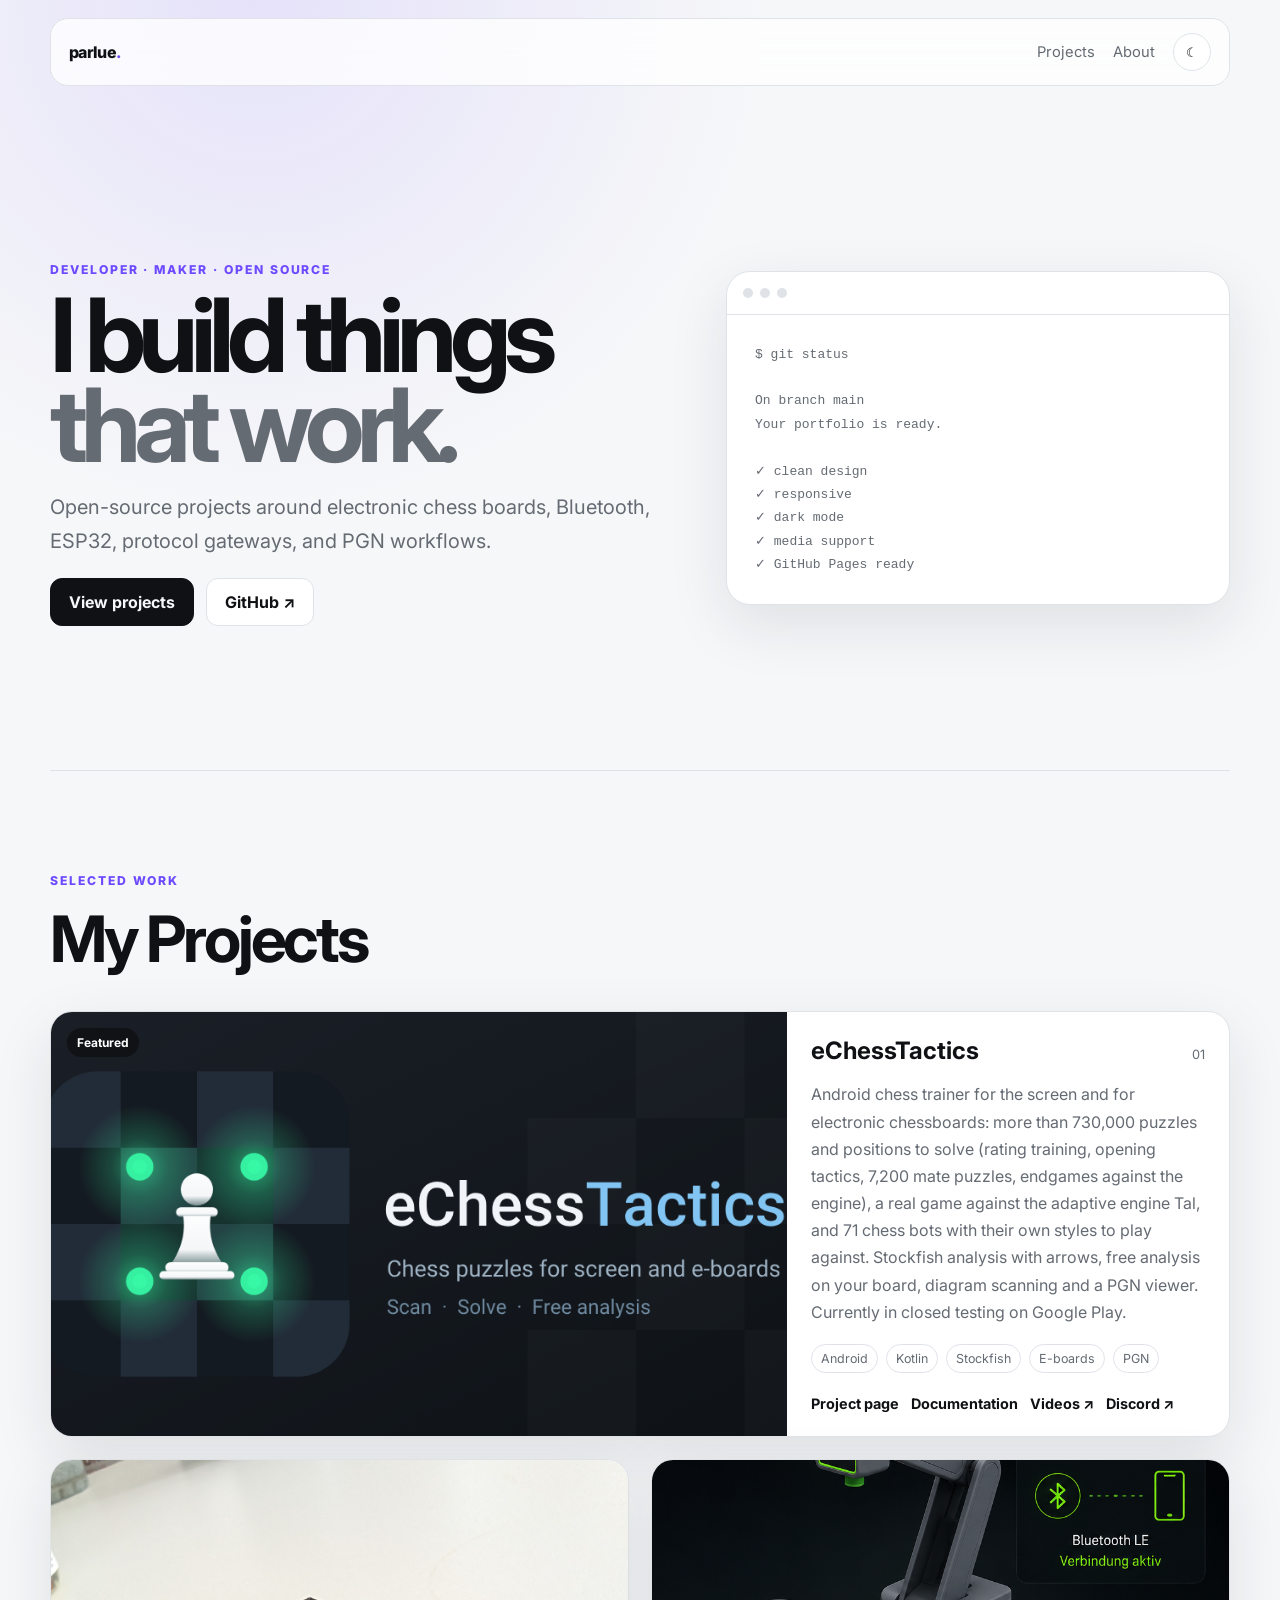
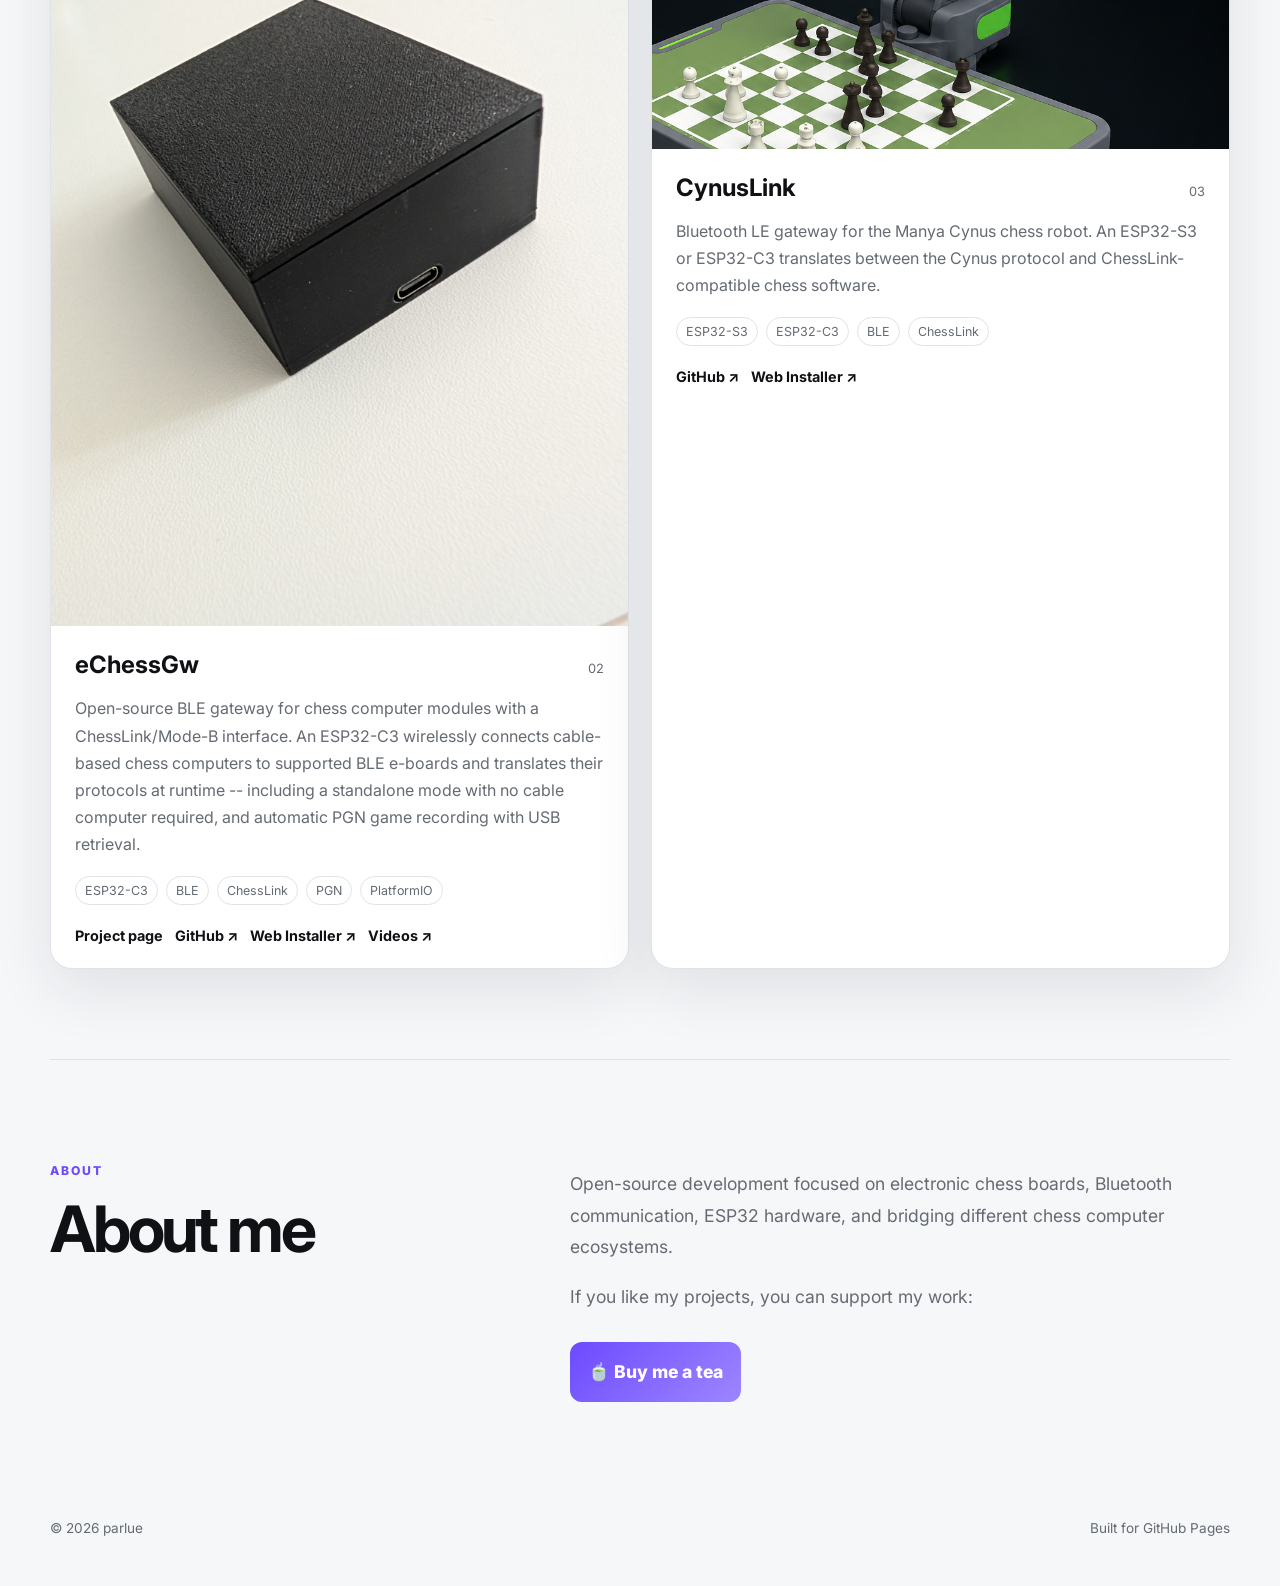
==== index.html @ 9162b781 "eChessGw project page (features, video list, boards, installer links); project card links to it Co-A" ====
<!doctype html>
<html lang="en">
<head>
  <meta charset="utf-8">
  <meta name="viewport" content="width=device-width, initial-scale=1">
  <meta name="description" content="Portfolio featuring selected GitHub projects">
  <title>My GitHub Projects</title>
  <link rel="preconnect" href="https://fonts.googleapis.com">
  <link rel="preconnect" href="https://fonts.gstatic.com" crossorigin>
  <link href="https://fonts.googleapis.com/css2?family=Inter:wght@400;500;600;700;800&display=swap" rel="stylesheet">
  <link rel="stylesheet" href="styles.css">
</head>
<body>
  <header class="site-header">
    <a class="brand" href="#top">parlue<span>.</span></a>
    <nav>
      <a href="#projects">Projects</a>
      <a href="#about">About</a>
      <button id="themeToggle" class="icon-button" aria-label="Toggle dark mode">☾</button>
    </nav>
  </header>

  <main id="top">
    <section class="hero">
      <div class="hero-copy">
        <p class="eyebrow">Developer · Maker · Open Source</p>
        <h1>I build things<br><span>that work.</span></h1>
        <p class="lead">
          Open-source projects around electronic chess boards, Bluetooth,
          ESP32, protocol gateways, and PGN workflows.
        </p>
        <div class="hero-actions">
          <a class="button primary" href="#projects">View projects</a>
          <a class="button secondary" href="https://github.com/parlue" target="_blank" rel="noreferrer">GitHub ↗</a>
        </div>
      </div>
      <div class="hero-card">
        <div class="terminal-bar"><span></span><span></span><span></span></div>
        <pre><code>$ git status

On branch main
Your portfolio is ready.

✓ clean design
✓ responsive
✓ dark mode
✓ media support
✓ GitHub Pages ready</code></pre>
      </div>
    </section>

    <section id="projects" class="section">
      <div class="section-heading">
        <div>
          <p class="eyebrow">Selected work</p>
          <h2>My Projects</h2>
        </div>
      </div>

      <div class="project-grid">
        <article class="project-card featured">
          <div class="media">
            <img src="assets/echesstactics/feature.png" alt="eChessTactics chess puzzle trainer">
            <span class="badge">Featured</span>
          </div>
          <div class="project-content">
            <div class="project-topline">
              <h3>eChessTactics</h3>
              <span>01</span>
            </div>
            <p>
              Android chess trainer for the screen and for electronic
              chessboards: more than 730,000 puzzles and positions to solve
              (rating training, opening tactics, 7,200 mate puzzles, endgames
              against the engine), a real game against the adaptive engine Tal,
              and 71 chess bots with their own styles to play against.
              Stockfish analysis with arrows, free analysis on your board,
              diagram scanning and a PGN viewer. Currently in closed testing
              on Google Play.
            </p>
            <div class="tags">
              <span>Android</span><span>Kotlin</span><span>Stockfish</span><span>E-boards</span><span>PGN</span>
            </div>
            <div class="project-links">
              <a href="echesstactics/">Project page</a>
              <a href="echesstactics/docs.html">Documentation</a>
              <a href="https://www.youtube.com/playlist?list=PLDH3rU5dsNmA" target="_blank" rel="noreferrer">Videos ↗</a>
              <a href="https://discord.gg/AdZukFtBf" target="_blank" rel="noreferrer">Discord ↗</a>
            </div>
          </div>
        </article>

        <article class="project-card">
          <div class="media">
            <img src="assets/echessgw.jpg" alt="eChessGw gateway module">
          </div>
          <div class="project-content">
            <div class="project-topline">
              <h3>eChessGw</h3>
              <span>02</span>
            </div>
            <p>
              Open-source BLE gateway for chess computer modules with
              a ChessLink/Mode-B interface. An ESP32-C3 wirelessly connects
              cable-based chess computers to supported BLE e-boards and
              translates their protocols at runtime -- including a standalone
              mode with no cable computer required, and automatic PGN game
              recording with USB retrieval.
            </p>
            <div class="tags">
              <span>ESP32-C3</span><span>BLE</span><span>ChessLink</span><span>PGN</span><span>PlatformIO</span>
            </div>
            <div class="project-links">
              <a href="echessgw/">Project page</a>
              <a href="https://github.com/parlue/eChessGw" target="_blank" rel="noreferrer">GitHub ↗</a>
              <a href="https://parlue.github.io/eChessGw/" target="_blank" rel="noreferrer">Web Installer ↗</a>
              <a href="https://www.youtube.com/playlist?list=PLZBfpnCj3l20" target="_blank" rel="noreferrer">Videos ↗</a>
            </div>
          </div>
        </article>

        <article class="project-card">
          <div class="media">
            <img src="assets/cynuslink.png" alt="CynusLink project preview">
          </div>
          <div class="project-content">
            <div class="project-topline">
              <h3>CynusLink</h3>
              <span>03</span>
            </div>
            <p>
              Bluetooth LE gateway for the Manya Cynus chess robot.
              An ESP32-S3 or ESP32-C3 translates between the Cynus protocol
              and ChessLink-compatible chess software.
            </p>
            <div class="tags">
              <span>ESP32-S3</span><span>ESP32-C3</span><span>BLE</span><span>ChessLink</span>
            </div>
            <div class="project-links">
              <a href="https://github.com/parlue/CynusLink" target="_blank" rel="noreferrer">GitHub ↗</a>
              <a href="https://parlue.github.io/CynusLink/" target="_blank" rel="noreferrer">Web Installer ↗</a>
            </div>
          </div>
        </article>
      </div>
    </section>

    <section id="about" class="section about">
      <div>
        <p class="eyebrow">About</p>
        <h2>About me</h2>
      </div>
      <div class="about-copy">
        <p>
          Open-source development focused on electronic chess boards, Bluetooth communication, ESP32 hardware, and bridging different chess computer ecosystems.
        </p>
        <p>
          If you like my projects, you can support my work:
        </p>
        <a class="tea-button" href="https://www.buymeacoffee.com/parlue" target="_blank" rel="noreferrer">
          🍵 Buy me a tea
        </a>
      </div>
    </section>
  </main>

  <footer>
    <span>© <span id="year"></span> parlue</span>
    <span>Built for GitHub Pages</span>
  </footer>

  <script src="script.js"></script>
</body>
</html>
---- styles.css ----
:root {
  --bg: #f6f7f9;
  --surface: rgba(255,255,255,.78);
  --surface-solid: #ffffff;
  --text: #101114;
  --muted: #656b73;
  --line: #dfe3e8;
  --accent: #6d4aff;
  --accent-2: #9d86ff;
  --shadow: 0 20px 60px rgba(23, 27, 38, .10);
}

[data-theme="dark"] {
  --bg: #0d0f13;
  --surface: rgba(21,24,31,.8);
  --surface-solid: #15181f;
  --text: #f2f4f7;
  --muted: #a0a7b2;
  --line: #282d36;
  --accent: #9a84ff;
  --accent-2: #c0b1ff;
  --shadow: 0 20px 60px rgba(0,0,0,.28);
}

* { box-sizing: border-box; }
html { scroll-behavior: smooth; }
body {
  margin: 0;
  font-family: Inter, system-ui, sans-serif;
  background:
    radial-gradient(circle at 20% 0%, rgba(109,74,255,.12), transparent 32rem),
    var(--bg);
  color: var(--text);
  transition: background .25s ease, color .25s ease;
}
a { color: inherit; text-decoration: none; }
img, video { max-width: 100%; display: block; }

.site-header {
  width: min(1180px, calc(100% - 32px));
  margin: 18px auto 0;
  padding: 14px 18px;
  display: flex;
  align-items: center;
  justify-content: space-between;
  position: sticky;
  top: 14px;
  z-index: 10;
  border: 1px solid var(--line);
  border-radius: 18px;
  backdrop-filter: blur(18px);
  background: var(--surface);
}
.brand { font-weight: 800; letter-spacing: -.04em; }
.brand span { color: var(--accent); }
nav { display: flex; gap: 18px; align-items: center; }
nav a { color: var(--muted); font-size: .92rem; }
nav a:hover { color: var(--text); }

.icon-button {
  width: 38px; height: 38px;
  border-radius: 50%;
  border: 1px solid var(--line);
  background: var(--surface-solid);
  color: var(--text);
  cursor: pointer;
}

main, footer { width: min(1180px, calc(100% - 32px)); margin-inline: auto; }
.hero {
  min-height: 76vh;
  display: grid;
  grid-template-columns: 1.1fr .9fr;
  gap: 60px;
  align-items: center;
  padding: 80px 0 60px;
}
.eyebrow {
  text-transform: uppercase;
  letter-spacing: .16em;
  font-size: .76rem;
  color: var(--accent);
  font-weight: 800;
}
h1 {
  margin: 10px 0 20px;
  font-size: clamp(3.4rem, 8vw, 7.5rem);
  line-height: .88;
  letter-spacing: -.07em;
}
h1 span { color: var(--muted); }
.lead {
  max-width: 650px;
  color: var(--muted);
  font-size: clamp(1.05rem, 2vw, 1.25rem);
  line-height: 1.7;
}
.hero-actions, .project-links { display: flex; gap: 12px; flex-wrap: wrap; }
.button {
  display: inline-flex;
  padding: 13px 18px;
  border-radius: 12px;
  font-weight: 700;
  border: 1px solid var(--line);
}
.primary { background: var(--text); color: var(--bg); border-color: var(--text); }
.secondary { background: var(--surface-solid); }

.hero-card {
  overflow: hidden;
  border: 1px solid var(--line);
  background: var(--surface-solid);
  border-radius: 24px;
  box-shadow: var(--shadow);
}
.terminal-bar { display: flex; gap: 7px; padding: 16px; border-bottom: 1px solid var(--line); }
.terminal-bar span { width: 10px; height: 10px; border-radius: 50%; background: var(--line); }
pre { margin: 0; padding: 28px; overflow: auto; min-height: 280px; }
code { color: var(--muted); line-height: 1.8; }

.section { padding: 90px 0; border-top: 1px solid var(--line); }
.section-heading {
  display: flex; justify-content: space-between; align-items: end; gap: 32px;
  margin-bottom: 34px;
}
h2 { margin: 6px 0 0; font-size: clamp(2rem, 5vw, 4rem); letter-spacing: -.05em; }
.section-heading > p { color: var(--muted); max-width: 430px; }

.project-grid { display: grid; grid-template-columns: repeat(2, 1fr); gap: 22px; }
.project-card {
  border: 1px solid var(--line);
  background: var(--surface-solid);
  border-radius: 22px;
  overflow: hidden;
  box-shadow: var(--shadow);
  transition: transform .22s ease;
}
.project-card:hover { transform: translateY(-4px); }
.project-card.featured { grid-column: span 2; display: grid; grid-template-columns: 1.25fr .75fr; }
.media { position: relative; background: #eceef2; min-height: 280px; }
.media img, .media video { width: 100%; height: 100%; object-fit: cover; }
.badge {
  position: absolute; left: 16px; top: 16px;
  background: rgba(16,17,20,.86); color: white;
  padding: 7px 10px; border-radius: 999px; font-size: .75rem; font-weight: 700;
}
.project-content { padding: 24px; }
.project-topline { display: flex; justify-content: space-between; gap: 12px; align-items: baseline; }
.project-topline h3 { font-size: 1.5rem; margin: 0; }
.project-topline span { color: var(--muted); font-size: .8rem; }
.project-content p { color: var(--muted); line-height: 1.7; }
.tags { display: flex; gap: 8px; flex-wrap: wrap; margin: 18px 0 22px; }
.tags span {
  padding: 6px 9px;
  border-radius: 999px;
  border: 1px solid var(--line);
  color: var(--muted);
  font-size: .78rem;
}
.project-links a { font-weight: 700; font-size: .9rem; }
.project-links a:hover { color: var(--accent); }

.about { display: grid; grid-template-columns: .8fr 1.2fr; gap: 80px; }
.about-copy { color: var(--muted); font-size: 1.1rem; line-height: 1.8; max-width: 700px; }
.tea-button {
  display: inline-flex;
  margin-top: 12px;
  padding: 14px 18px;
  border-radius: 12px;
  color: white;
  font-weight: 800;
  background: linear-gradient(135deg, var(--accent), var(--accent-2));
}

footer {
  display: flex; justify-content: space-between; gap: 20px;
  padding: 28px 0 50px;
  color: var(--muted);
  font-size: .85rem;
}

@media (max-width: 820px) {
  nav a { display: none; }
  .hero { grid-template-columns: 1fr; min-height: auto; padding-top: 70px; }
  .project-grid { grid-template-columns: 1fr; }
  .project-card.featured { grid-column: auto; grid-template-columns: 1fr; }
  .section-heading, .about { display: block; }
  .section-heading > p { margin-top: 18px; }
  .about-copy { margin-top: 26px; }
}
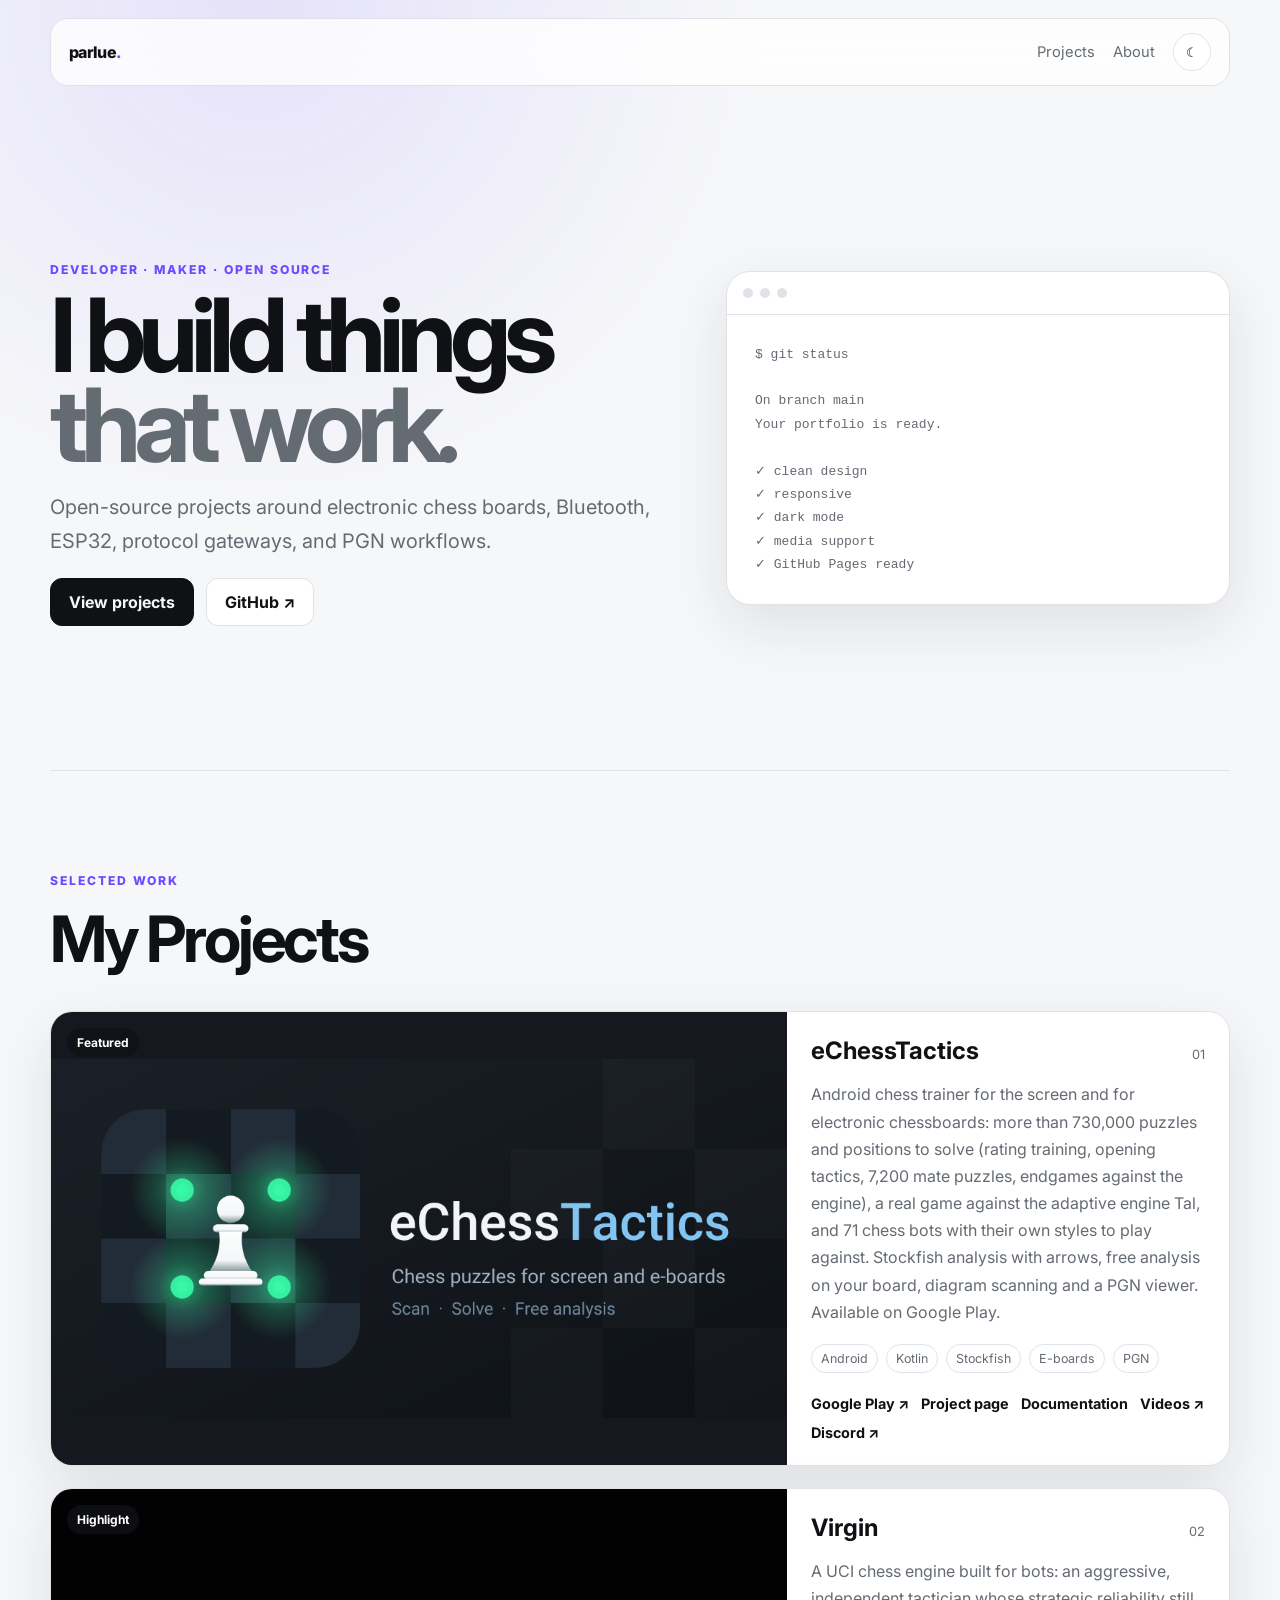
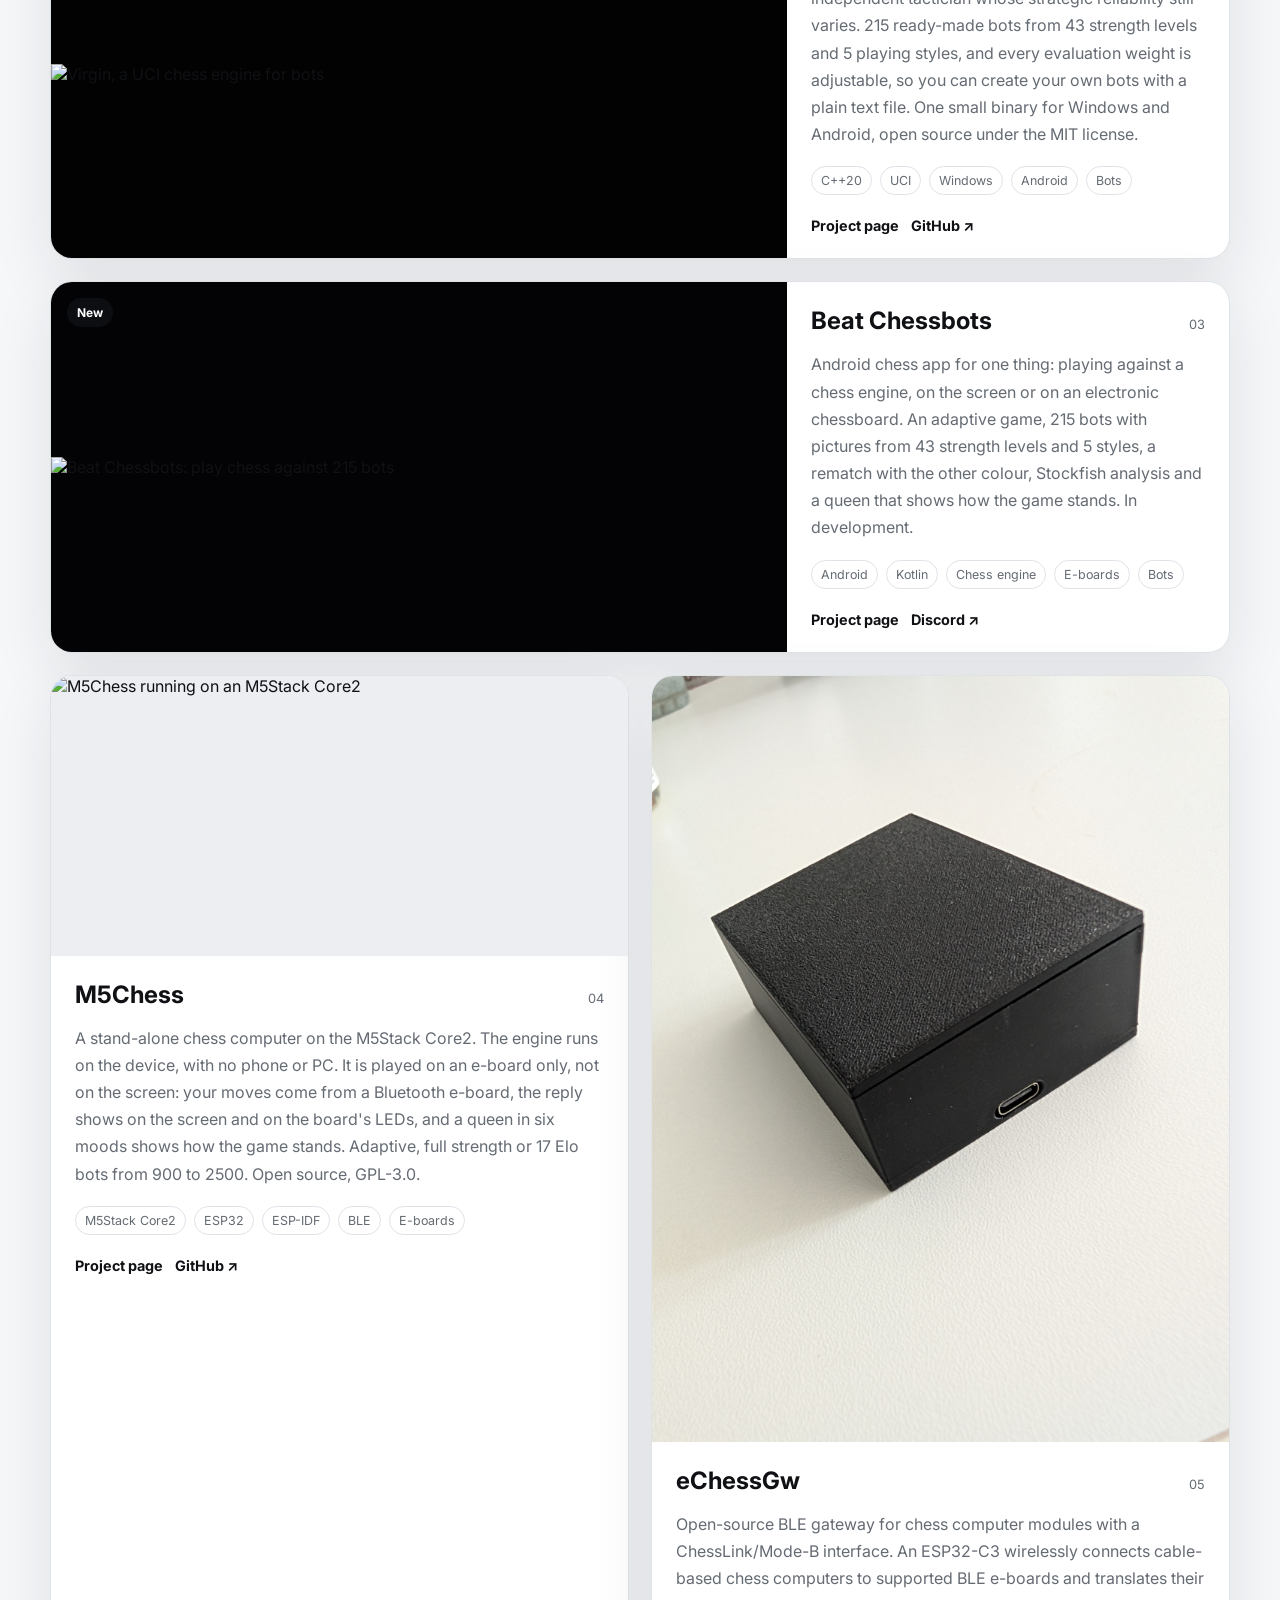
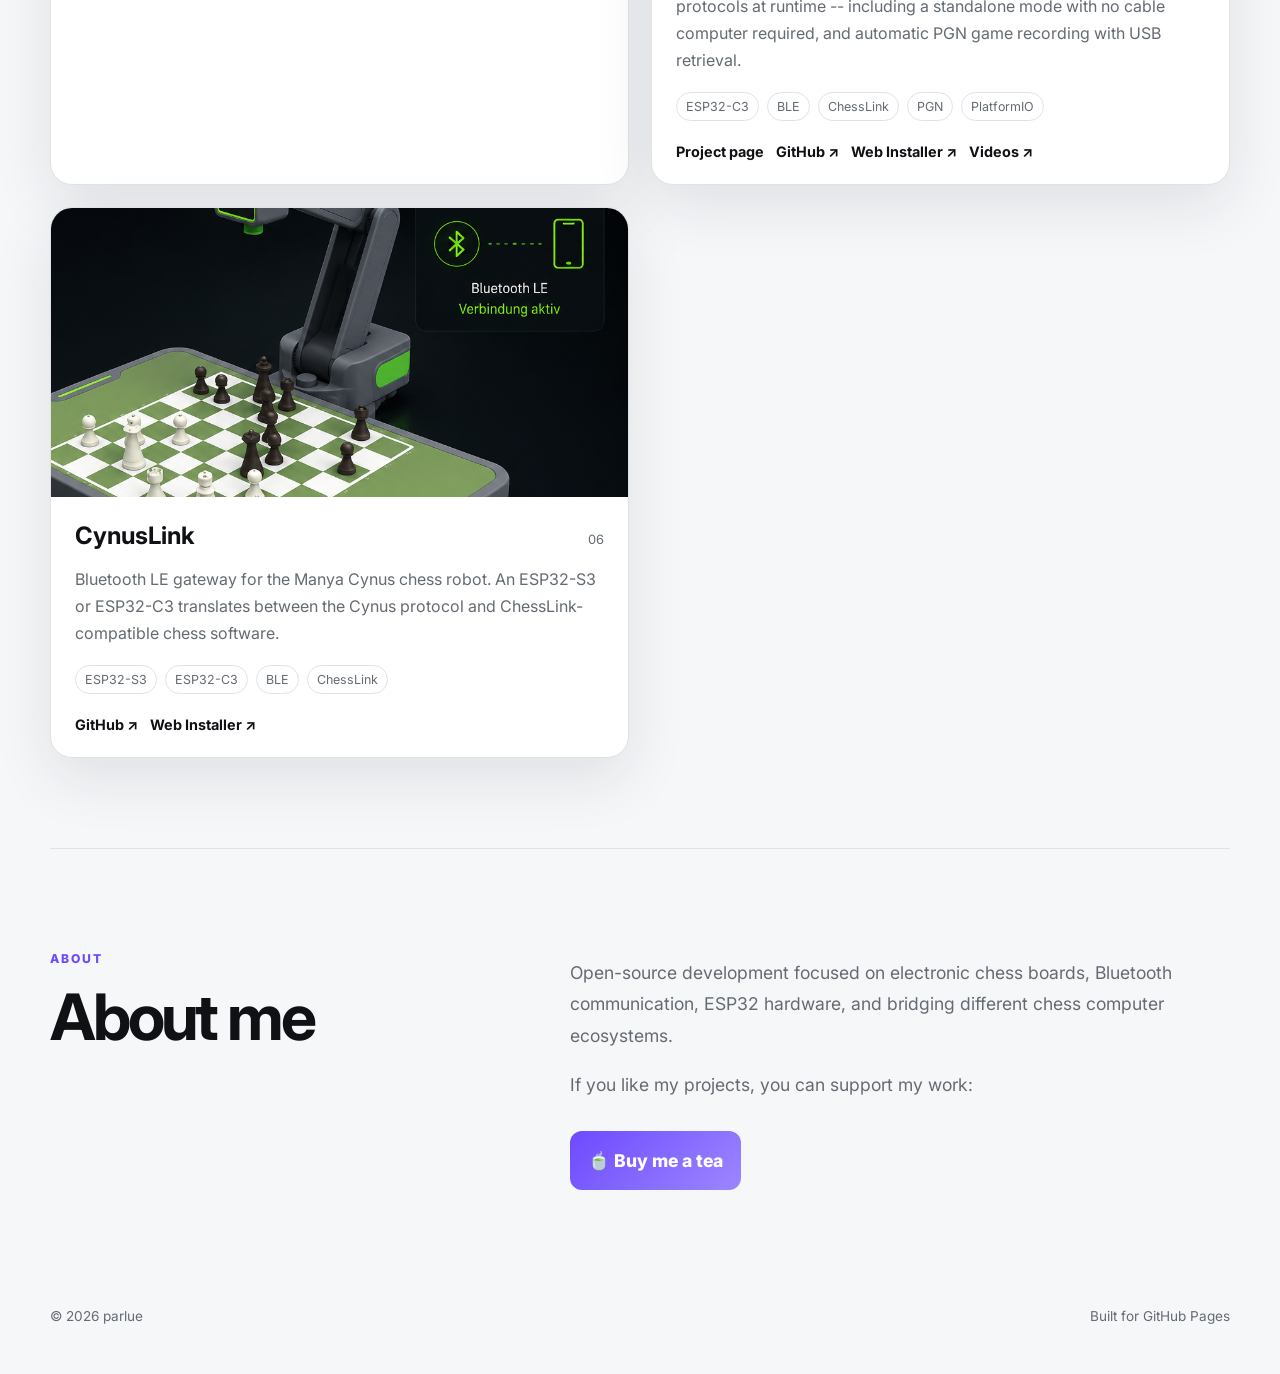
==== commit 82b10a55: "Release: Google Play buttons, closed-testing wording removed (merge at the public release) Co-Author" ====
--- a/index.html
+++ b/index.html
@@ -75,13 +75,13 @@
               against the engine), a real game against the adaptive engine Tal,
               and 71 chess bots with their own styles to play against.
               Stockfish analysis with arrows, free analysis on your board,
-              diagram scanning and a PGN viewer. Currently in closed testing
-              on Google Play.
+              diagram scanning and a PGN viewer. Available on Google Play.
             </p>
             <div class="tags">
               <span>Android</span><span>Kotlin</span><span>Stockfish</span><span>E-boards</span><span>PGN</span>
             </div>
             <div class="project-links">
+              <a href="https://play.google.com/store/apps/details?id=com.echesstactics.app" target="_blank" rel="noreferrer">Google Play ↗</a>
               <a href="echesstactics/">Project page</a>
               <a href="echesstactics/docs.html">Documentation</a>
               <a href="https://www.youtube.com/playlist?list=PLDH3rU5dsNmA" target="_blank" rel="noreferrer">Videos ↗</a>
@@ -90,14 +90,96 @@
           </div>
         </article>
 
+        <article class="project-card featured">
+          <div class="media" style="background:#020202">
+            <img src="assets/virgin/feature.png" alt="Virgin, a UCI chess engine for bots">
+            <span class="badge">Highlight</span>
+          </div>
+          <div class="project-content">
+            <div class="project-topline">
+              <h3>Virgin</h3>
+              <span>02</span>
+            </div>
+            <p>
+              A UCI chess engine built for bots: an aggressive, independent
+              tactician whose strategic reliability still varies. 215 ready-made
+              bots from 43 strength levels and 5 playing styles, and every
+              evaluation weight is adjustable, so you can create your own bots
+              with a plain text file. One small binary for Windows and Android,
+              open source under the MIT license.
+            </p>
+            <div class="tags">
+              <span>C++20</span><span>UCI</span><span>Windows</span><span>Android</span><span>Bots</span>
+            </div>
+            <div class="project-links">
+              <a href="virgin/">Project page</a>
+              <a href="https://github.com/parlue/virgin" target="_blank" rel="noreferrer">GitHub ↗</a>
+            </div>
+          </div>
+        </article>
+
+        <article class="project-card featured">
+          <div class="media" style="background:#030305">
+            <img src="assets/beatchessbots/feature.png" alt="Beat Chessbots: play chess against 215 bots">
+            <span class="badge">New</span>
+          </div>
+          <div class="project-content">
+            <div class="project-topline">
+              <h3>Beat Chessbots</h3>
+              <span>03</span>
+            </div>
+            <p>
+              Android chess app for one thing: playing against a chess
+              engine, on the screen or on an electronic chessboard. An adaptive
+              game, 215 bots with pictures from 43 strength levels and 5 styles,
+              a rematch with the other colour, Stockfish analysis and a
+              queen that shows how the game stands. In development.
+            </p>
+            <div class="tags">
+              <span>Android</span><span>Kotlin</span><span>Chess engine</span><span>E-boards</span><span>Bots</span>
+            </div>
+            <div class="project-links">
+              <a href="beatchessbots/">Project page</a>
+              <a href="https://discord.gg/AdZukFtBf" target="_blank" rel="noreferrer">Discord ↗</a>
+            </div>
+          </div>
+        </article>
+
         <article class="project-card">
           <div class="media">
+            <img src="assets/m5chess/core2-photo.jpg" alt="M5Chess running on an M5Stack Core2">
+          </div>
+          <div class="project-content">
+            <div class="project-topline">
+              <h3>M5Chess</h3>
+              <span>04</span>
+            </div>
+            <p>
+              A stand-alone chess computer on the M5Stack Core2. The engine
+              runs on the device, with no phone or PC. It is played on an
+              e-board only, not on the screen: your moves come from a Bluetooth e-board, the reply shows on the screen and on the
+              board's LEDs, and a queen in six moods shows how the game stands.
+              Adaptive, full strength or 17 Elo bots from 900 to 2500.
+              Open source, GPL-3.0.
+            </p>
+            <div class="tags">
+              <span>M5Stack Core2</span><span>ESP32</span><span>ESP-IDF</span><span>BLE</span><span>E-boards</span>
+            </div>
+            <div class="project-links">
+              <a href="m5chess/">Project page</a>
+              <a href="https://github.com/parlue/M5Chess" target="_blank" rel="noreferrer">GitHub ↗</a>
+            </div>
+          </div>
+        </article>
+
+        <article class="project-card">
+          <div class="media">
             <img src="assets/echessgw.jpg" alt="eChessGw gateway module">
           </div>
           <div class="project-content">
             <div class="project-topline">
               <h3>eChessGw</h3>
-              <span>02</span>
+              <span>05</span>
             </div>
             <p>
               Open-source BLE gateway for chess computer modules with
@@ -126,7 +208,7 @@
           <div class="project-content">
             <div class="project-topline">
               <h3>CynusLink</h3>
-              <span>03</span>
+              <span>06</span>
             </div>
             <p>
               Bluetooth LE gateway for the Manya Cynus chess robot.
--- a/styles.css
+++ b/styles.css
@@ -139,6 +139,10 @@
 .project-card.featured { grid-column: span 2; display: grid; grid-template-columns: 1.25fr .75fr; }
 .media { position: relative; background: #eceef2; min-height: 280px; }
 .media img, .media video { width: 100%; height: 100%; object-fit: cover; }
+.project-card.featured .media { background: #15191f; display: flex; align-items: center; }
+.project-card.featured .media img { min-width: 0; max-width: 100%; height: auto; max-height: 100%; object-fit: contain; }
+.project-card.featured { min-width: 0; }
+.project-card.featured .media { min-width: 0; }
 .badge {
   position: absolute; left: 16px; top: 16px;
   background: rgba(16,17,20,.86); color: white;
@@ -184,6 +188,7 @@
   .hero { grid-template-columns: 1fr; min-height: auto; padding-top: 70px; }
   .project-grid { grid-template-columns: 1fr; }
   .project-card.featured { grid-column: auto; grid-template-columns: 1fr; }
+  .project-card.featured .media { min-height: 0; }
   .section-heading, .about { display: block; }
   .section-heading > p { margin-top: 18px; }
   .about-copy { margin-top: 26px; }
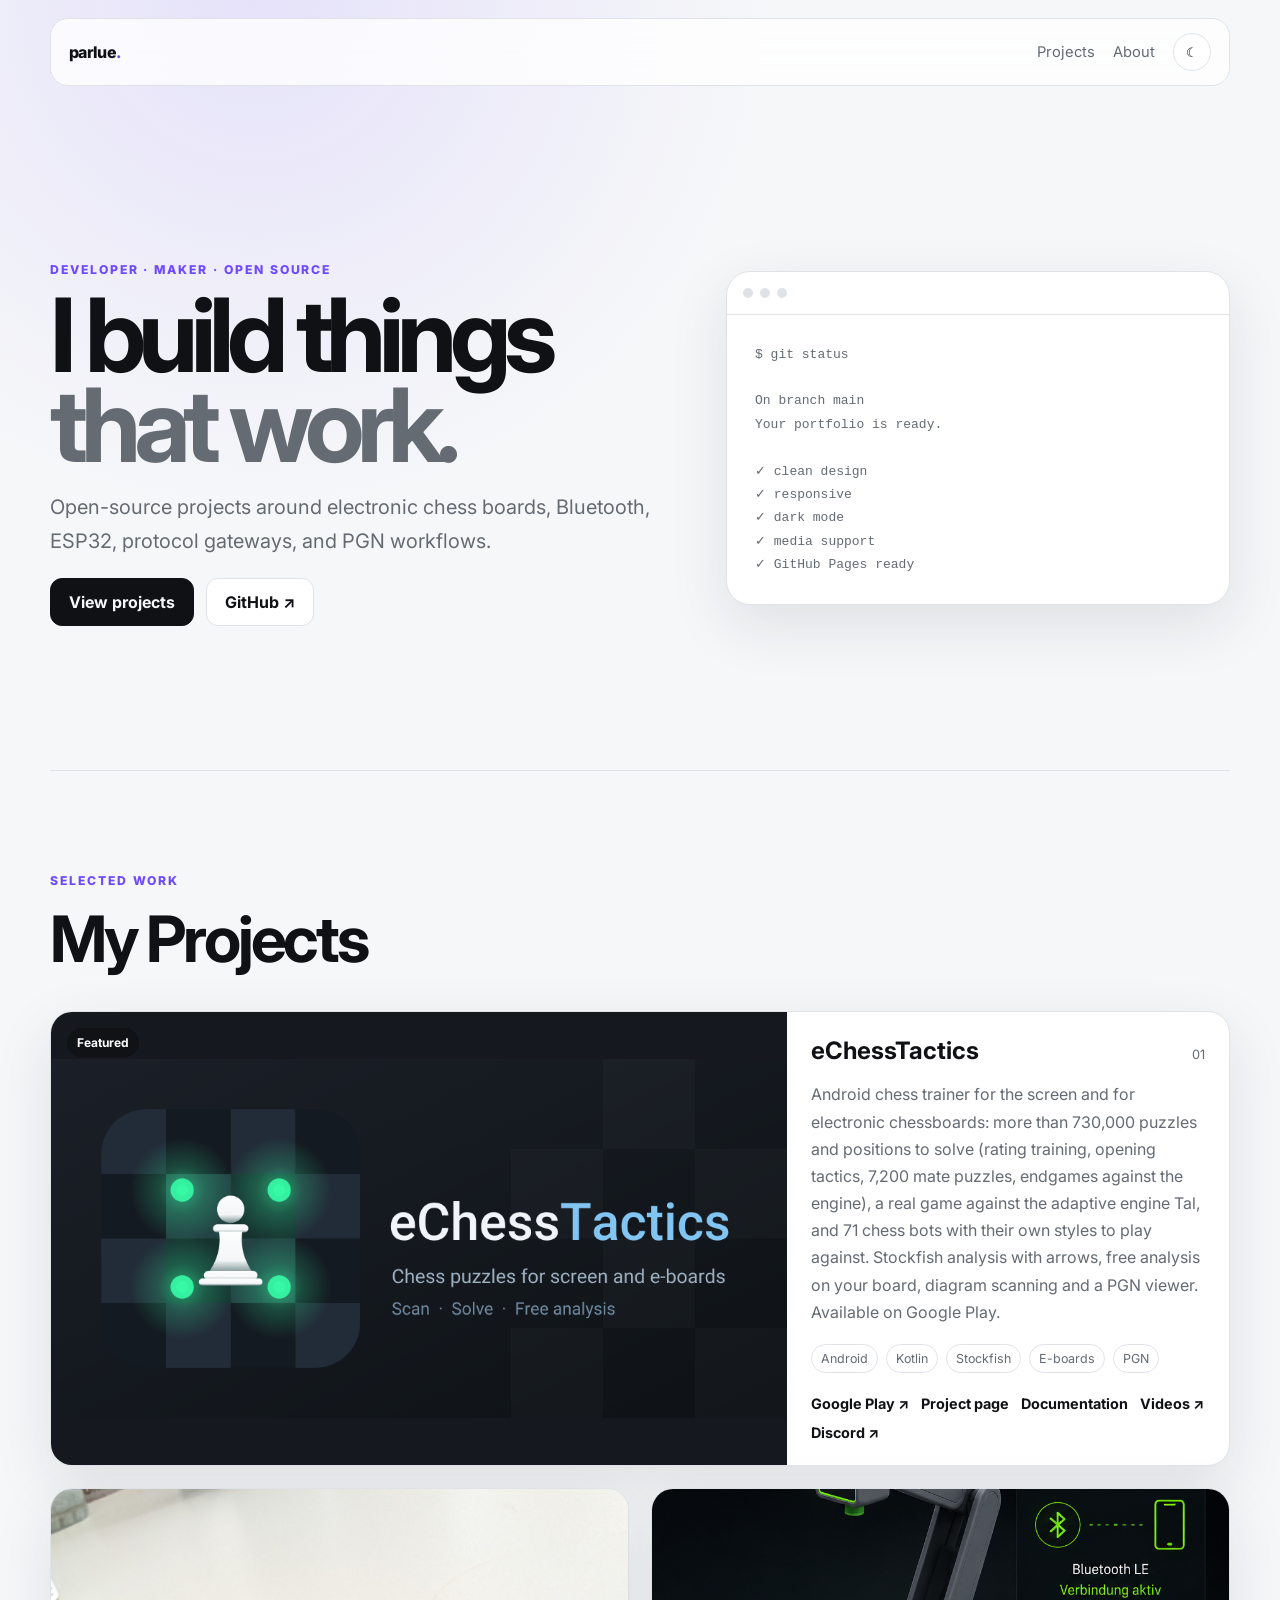
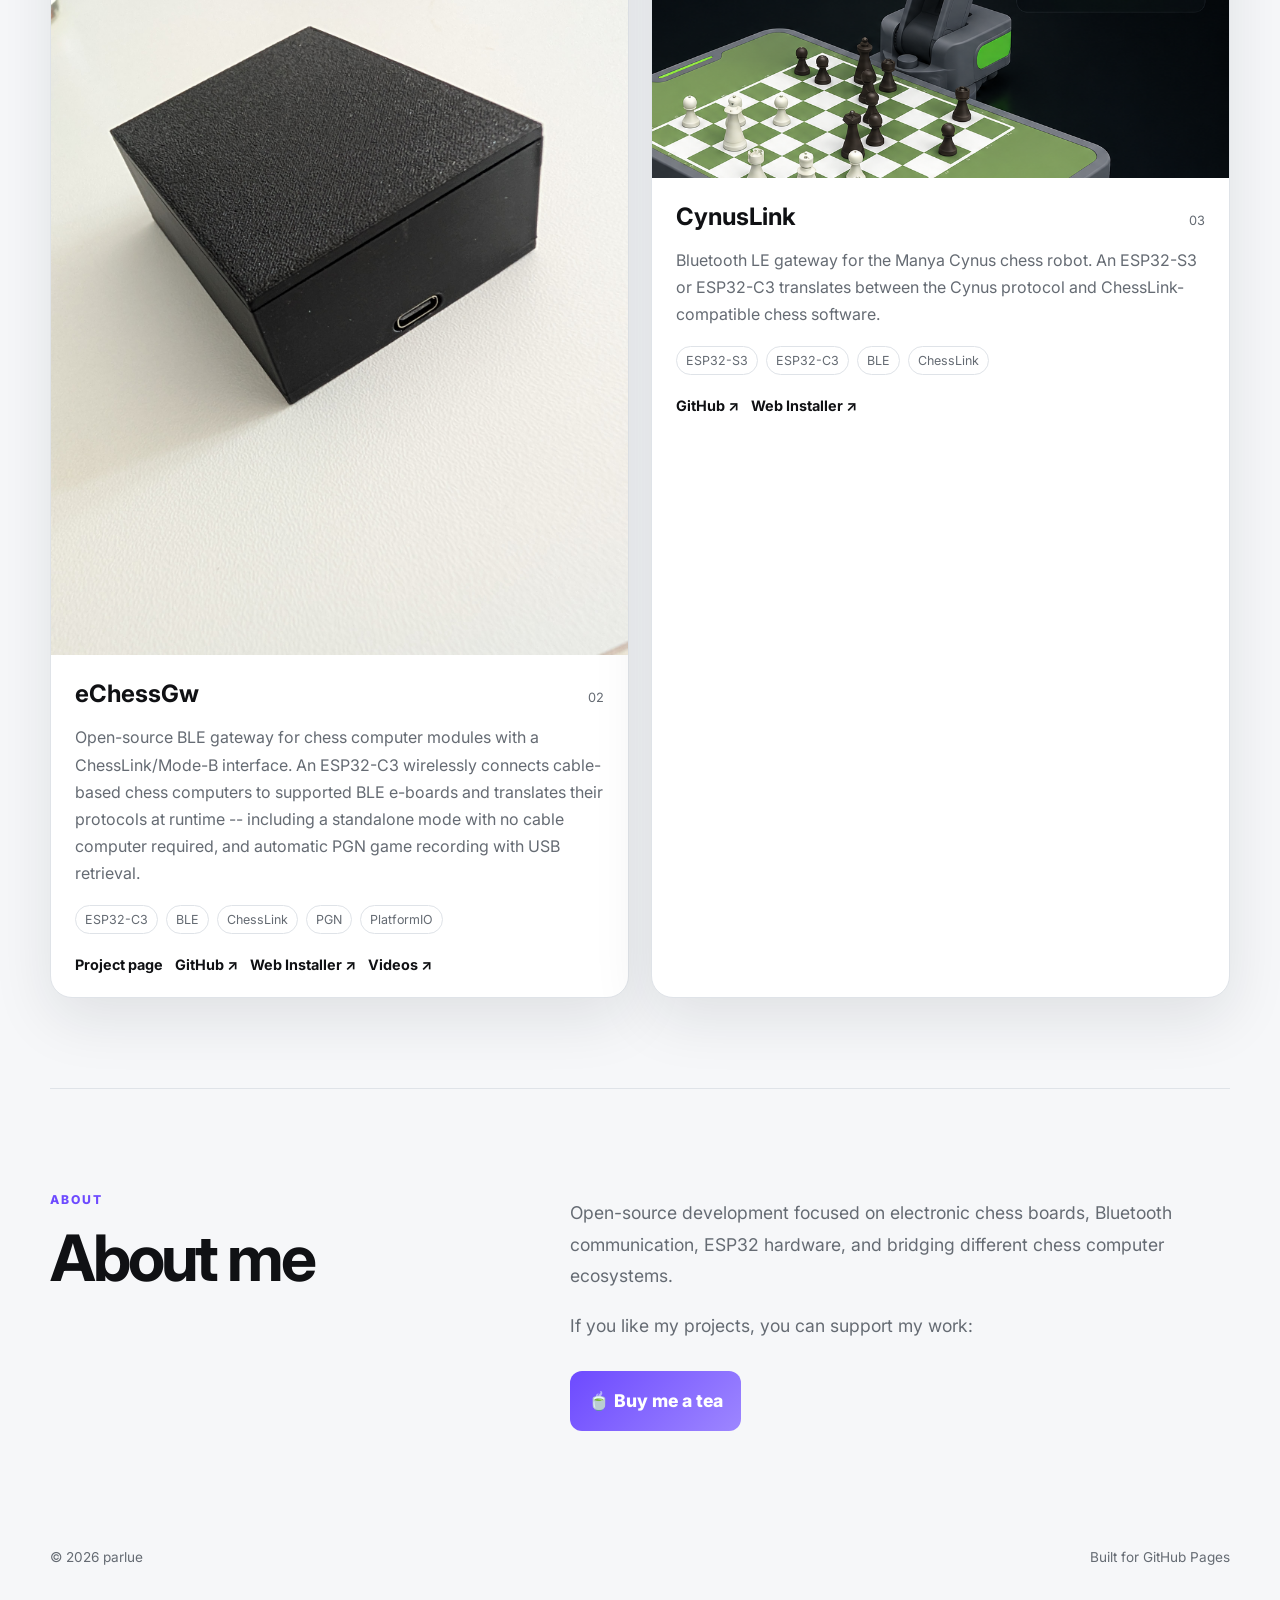
==== commit eb449c61: "Release: Google Play buttons, closed-testing wording removed (merge at the public release) Co-Author" ====
--- a/index.html
+++ b/index.html
@@ -90,88 +90,6 @@
           </div>
         </article>
 
-        <article class="project-card featured">
-          <div class="media" style="background:#020202">
-            <img src="assets/virgin/feature.png" alt="Virgin, a UCI chess engine for bots">
-            <span class="badge">Highlight</span>
-          </div>
-          <div class="project-content">
-            <div class="project-topline">
-              <h3>Virgin</h3>
-              <span>02</span>
-            </div>
-            <p>
-              A UCI chess engine built for bots: an aggressive, independent
-              tactician whose strategic reliability still varies. 215 ready-made
-              bots from 43 strength levels and 5 playing styles, and every
-              evaluation weight is adjustable, so you can create your own bots
-              with a plain text file. One small binary for Windows and Android,
-              open source under the MIT license.
-            </p>
-            <div class="tags">
-              <span>C++20</span><span>UCI</span><span>Windows</span><span>Android</span><span>Bots</span>
-            </div>
-            <div class="project-links">
-              <a href="virgin/">Project page</a>
-              <a href="https://github.com/parlue/virgin" target="_blank" rel="noreferrer">GitHub ↗</a>
-            </div>
-          </div>
-        </article>
-
-        <article class="project-card featured">
-          <div class="media" style="background:#030305">
-            <img src="assets/beatchessbots/feature.png" alt="Beat Chessbots: play chess against 215 bots">
-            <span class="badge">New</span>
-          </div>
-          <div class="project-content">
-            <div class="project-topline">
-              <h3>Beat Chessbots</h3>
-              <span>03</span>
-            </div>
-            <p>
-              Android chess app for one thing: playing against a chess
-              engine, on the screen or on an electronic chessboard. An adaptive
-              game, 215 bots with pictures from 43 strength levels and 5 styles,
-              a rematch with the other colour, Stockfish analysis and a
-              queen that shows how the game stands. In development.
-            </p>
-            <div class="tags">
-              <span>Android</span><span>Kotlin</span><span>Chess engine</span><span>E-boards</span><span>Bots</span>
-            </div>
-            <div class="project-links">
-              <a href="beatchessbots/">Project page</a>
-              <a href="https://discord.gg/AdZukFtBf" target="_blank" rel="noreferrer">Discord ↗</a>
-            </div>
-          </div>
-        </article>
-
-        <article class="project-card">
-          <div class="media">
-            <img src="assets/m5chess/core2-photo.jpg" alt="M5Chess running on an M5Stack Core2">
-          </div>
-          <div class="project-content">
-            <div class="project-topline">
-              <h3>M5Chess</h3>
-              <span>04</span>
-            </div>
-            <p>
-              A stand-alone chess computer on the M5Stack Core2. The engine
-              runs on the device, with no phone or PC. It is played on an
-              e-board only, not on the screen: your moves come from a Bluetooth e-board, the reply shows on the screen and on the
-              board's LEDs, and a queen in six moods shows how the game stands.
-              Adaptive, full strength or 17 Elo bots from 900 to 2500.
-              Open source, GPL-3.0.
-            </p>
-            <div class="tags">
-              <span>M5Stack Core2</span><span>ESP32</span><span>ESP-IDF</span><span>BLE</span><span>E-boards</span>
-            </div>
-            <div class="project-links">
-              <a href="m5chess/">Project page</a>
-              <a href="https://github.com/parlue/M5Chess" target="_blank" rel="noreferrer">GitHub ↗</a>
-            </div>
-          </div>
-        </article>
-
         <article class="project-card">
           <div class="media">
             <img src="assets/echessgw.jpg" alt="eChessGw gateway module">
@@ -179,7 +97,7 @@
           <div class="project-content">
             <div class="project-topline">
               <h3>eChessGw</h3>
-              <span>05</span>
+              <span>02</span>
             </div>
             <p>
               Open-source BLE gateway for chess computer modules with
@@ -208,7 +126,7 @@
           <div class="project-content">
             <div class="project-topline">
               <h3>CynusLink</h3>
-              <span>06</span>
+              <span>03</span>
             </div>
             <p>
               Bluetooth LE gateway for the Manya Cynus chess robot.
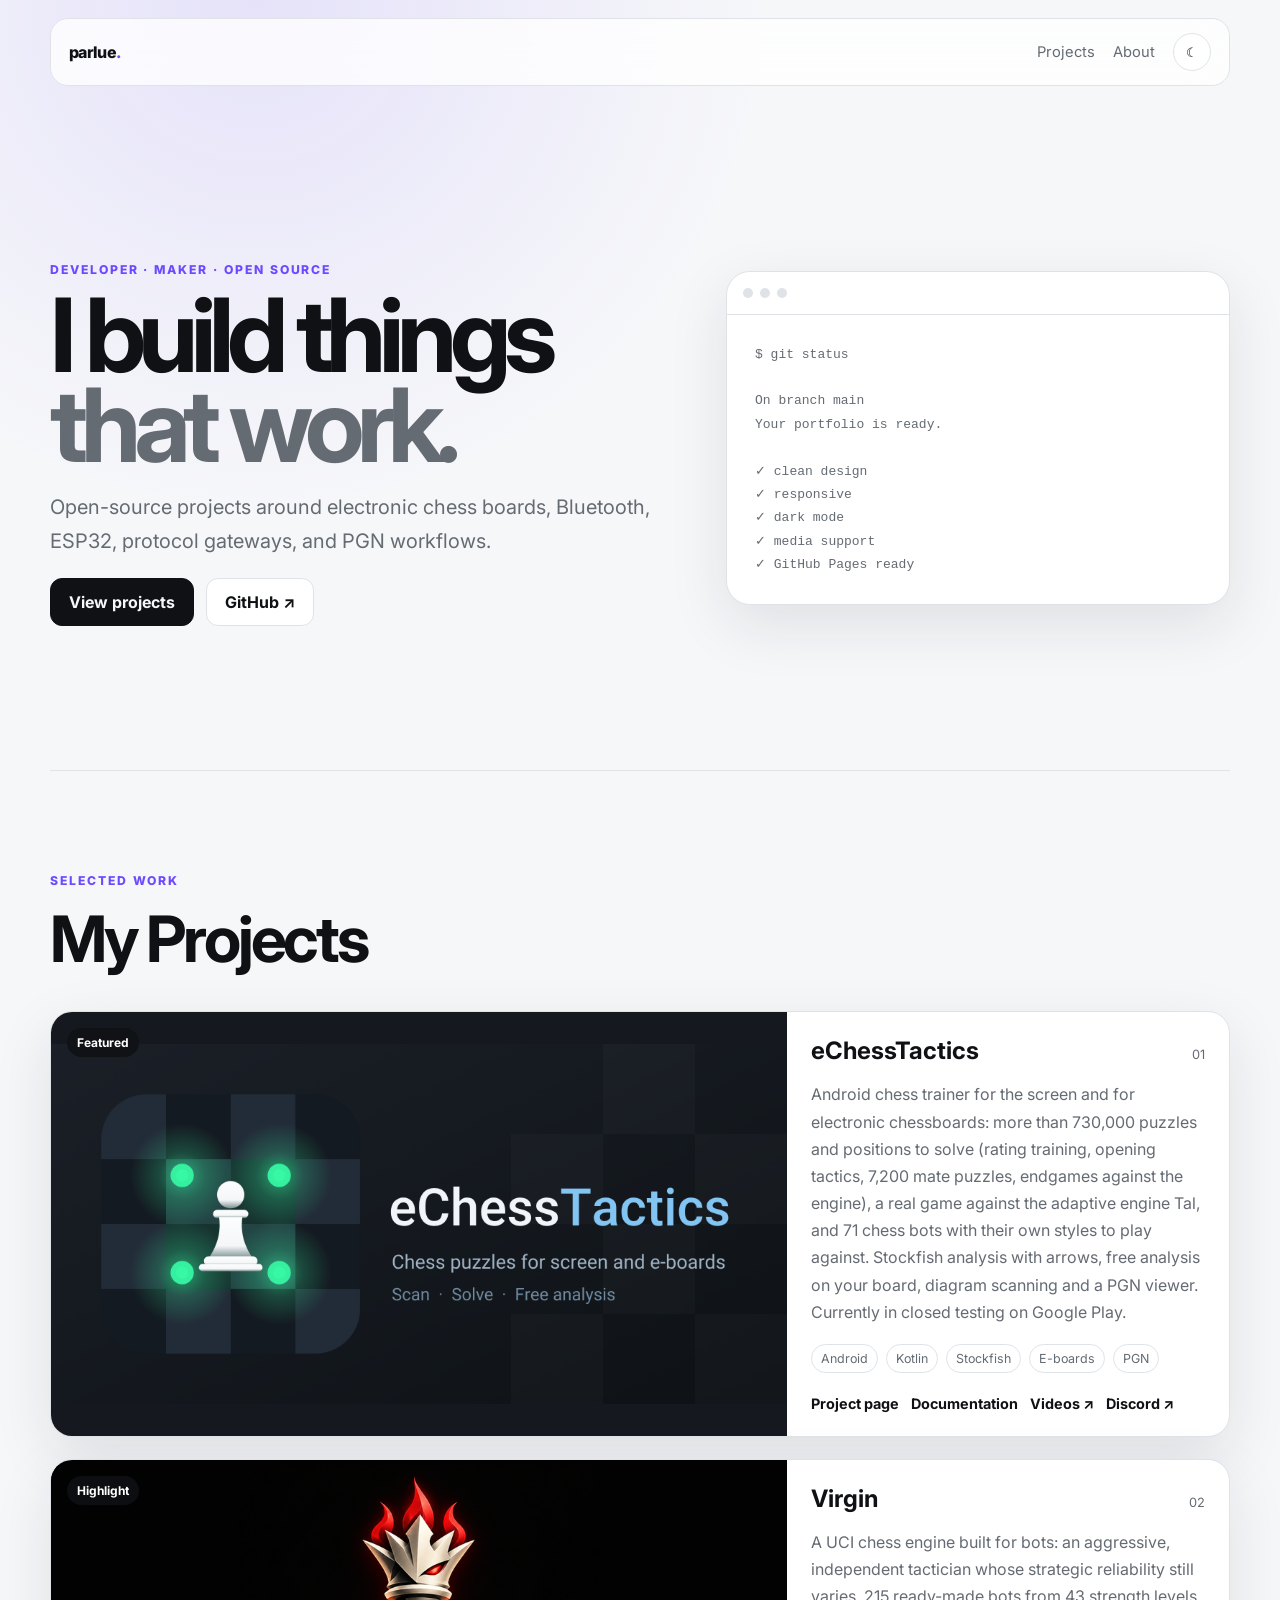
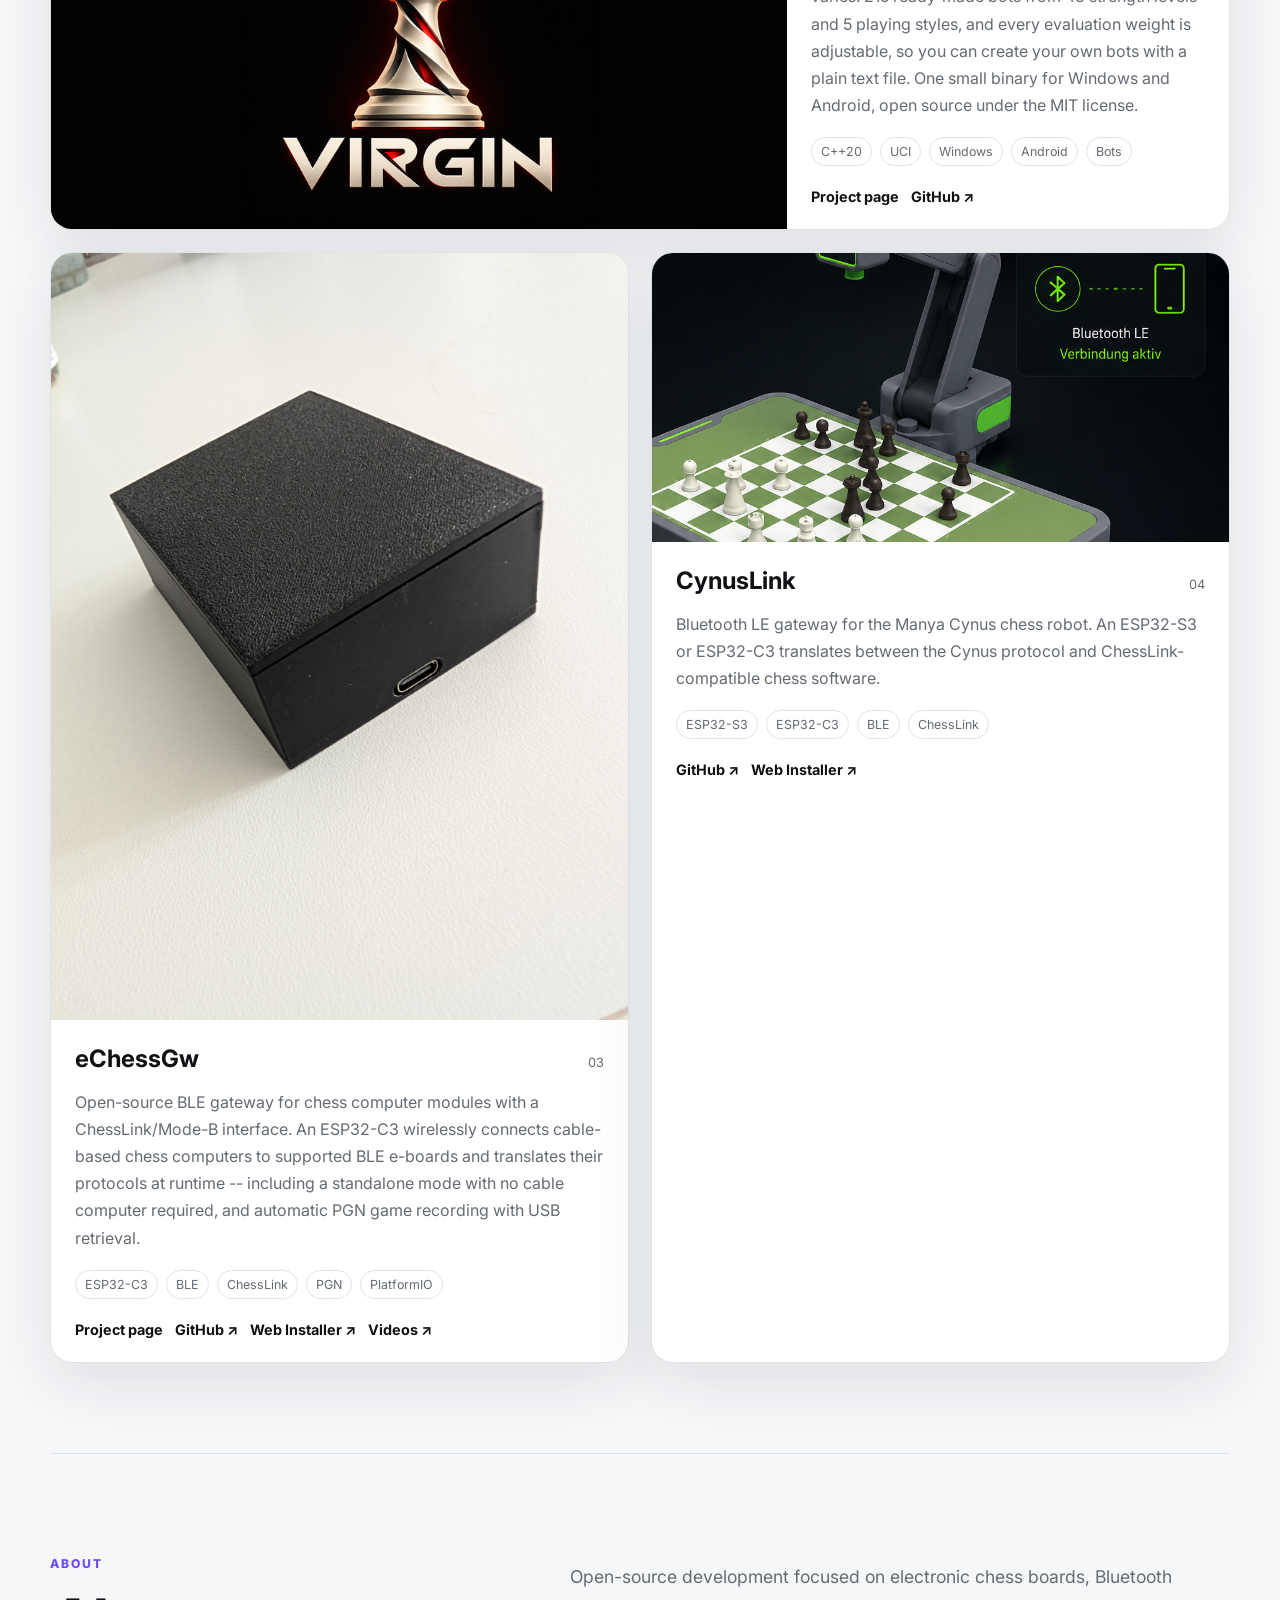
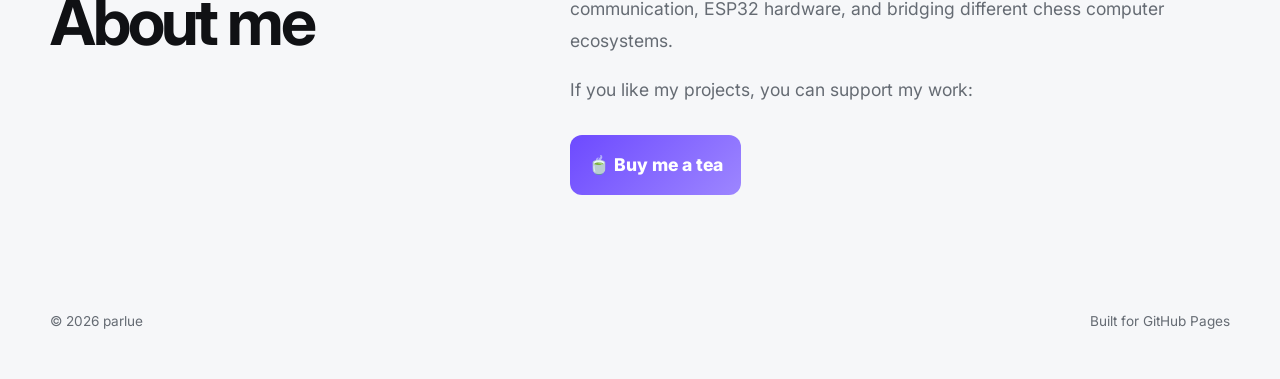
==== commit 72dd4e9d: "Add Virgin: highlight card as project 02 and a project page (idea, adaptive play, creating bots, UCI" ====
--- a/index.html
+++ b/index.html
@@ -75,13 +75,13 @@
               against the engine), a real game against the adaptive engine Tal,
               and 71 chess bots with their own styles to play against.
               Stockfish analysis with arrows, free analysis on your board,
-              diagram scanning and a PGN viewer. Available on Google Play.
+              diagram scanning and a PGN viewer. Currently in closed testing
+              on Google Play.
             </p>
             <div class="tags">
               <span>Android</span><span>Kotlin</span><span>Stockfish</span><span>E-boards</span><span>PGN</span>
             </div>
             <div class="project-links">
-              <a href="https://play.google.com/store/apps/details?id=com.echesstactics.app" target="_blank" rel="noreferrer">Google Play ↗</a>
               <a href="echesstactics/">Project page</a>
               <a href="echesstactics/docs.html">Documentation</a>
               <a href="https://www.youtube.com/playlist?list=PLDH3rU5dsNmA" target="_blank" rel="noreferrer">Videos ↗</a>
@@ -90,6 +90,34 @@
           </div>
         </article>
 
+        <article class="project-card featured">
+          <div class="media" style="background:#020202">
+            <img src="assets/virgin/feature.png" alt="Virgin, a UCI chess engine for bots">
+            <span class="badge">Highlight</span>
+          </div>
+          <div class="project-content">
+            <div class="project-topline">
+              <h3>Virgin</h3>
+              <span>02</span>
+            </div>
+            <p>
+              A UCI chess engine built for bots: an aggressive, independent
+              tactician whose strategic reliability still varies. 215 ready-made
+              bots from 43 strength levels and 5 playing styles, and every
+              evaluation weight is adjustable, so you can create your own bots
+              with a plain text file. One small binary for Windows and Android,
+              open source under the MIT license.
+            </p>
+            <div class="tags">
+              <span>C++20</span><span>UCI</span><span>Windows</span><span>Android</span><span>Bots</span>
+            </div>
+            <div class="project-links">
+              <a href="virgin/">Project page</a>
+              <a href="https://github.com/parlue/virgin" target="_blank" rel="noreferrer">GitHub ↗</a>
+            </div>
+          </div>
+        </article>
+
         <article class="project-card">
           <div class="media">
             <img src="assets/echessgw.jpg" alt="eChessGw gateway module">
@@ -97,7 +125,7 @@
           <div class="project-content">
             <div class="project-topline">
               <h3>eChessGw</h3>
-              <span>02</span>
+              <span>03</span>
             </div>
             <p>
               Open-source BLE gateway for chess computer modules with
@@ -126,7 +154,7 @@
           <div class="project-content">
             <div class="project-topline">
               <h3>CynusLink</h3>
-              <span>03</span>
+              <span>04</span>
             </div>
             <p>
               Bluetooth LE gateway for the Manya Cynus chess robot.
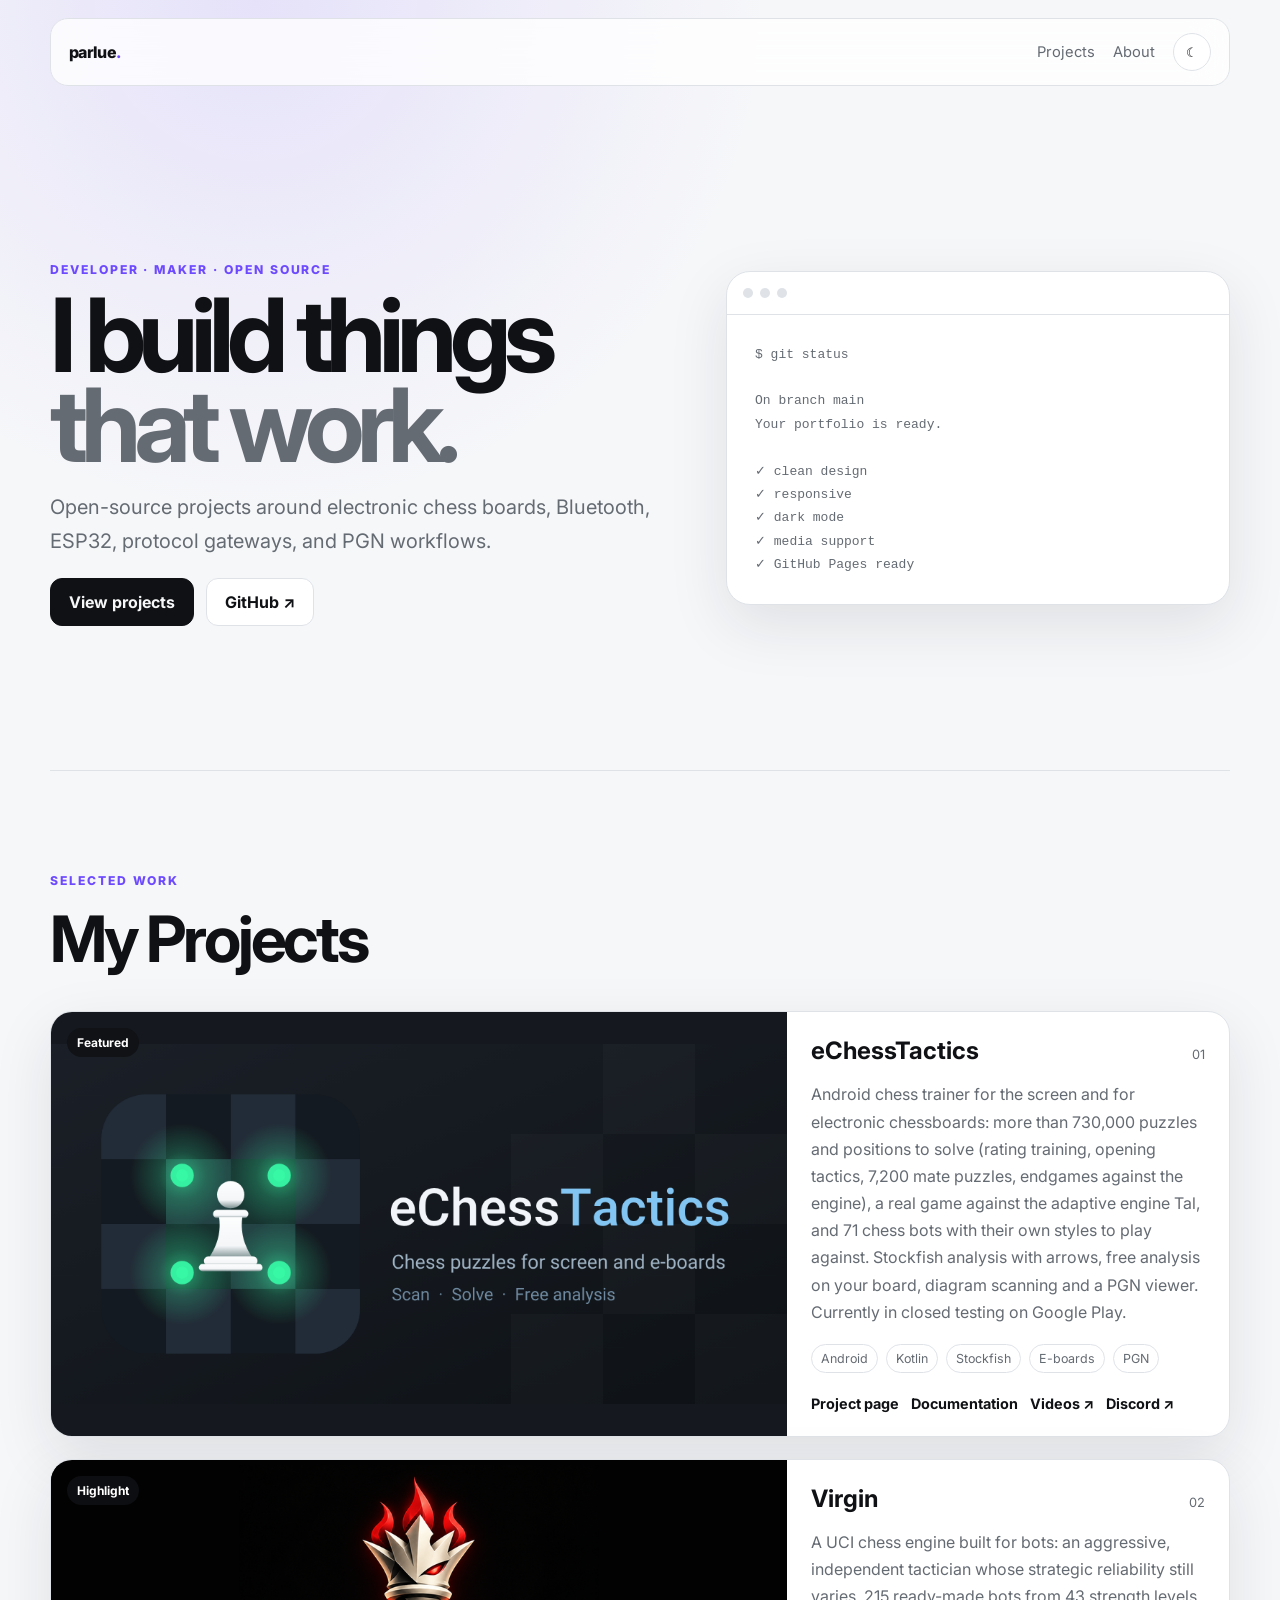
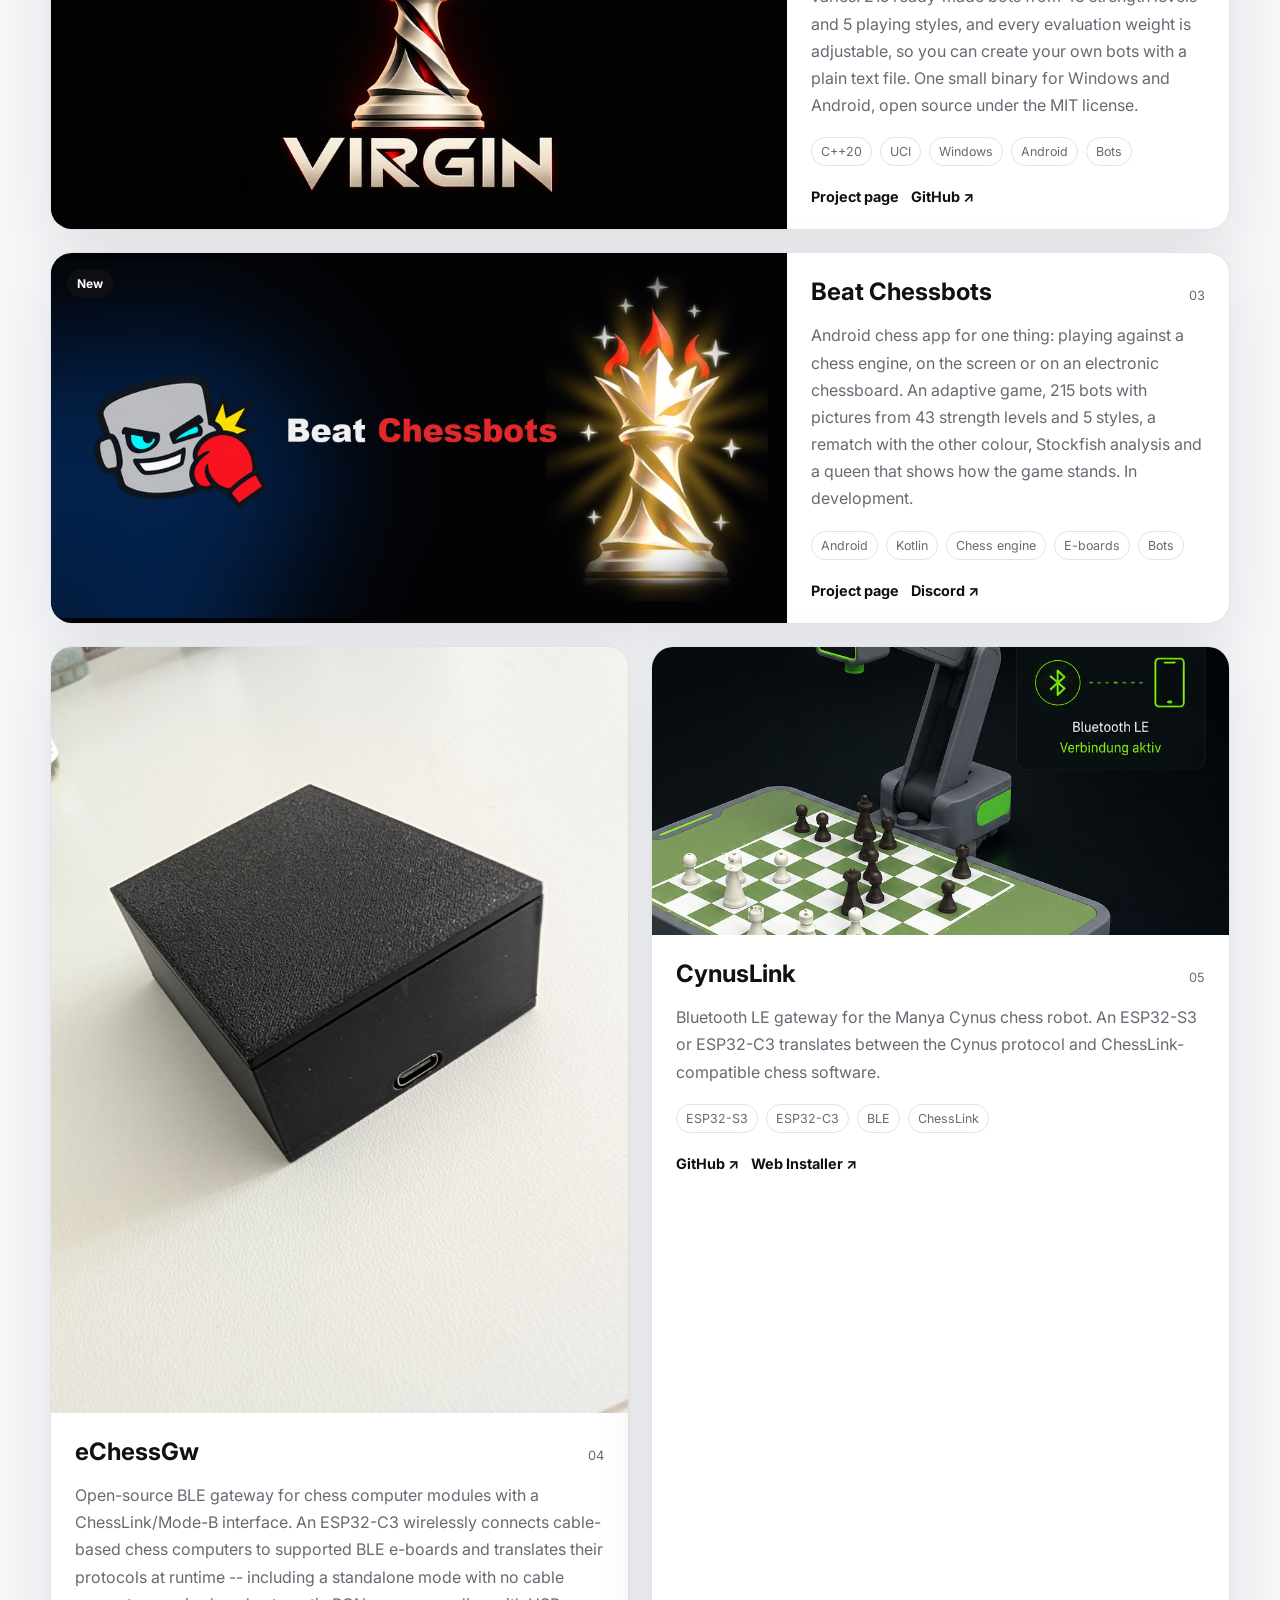
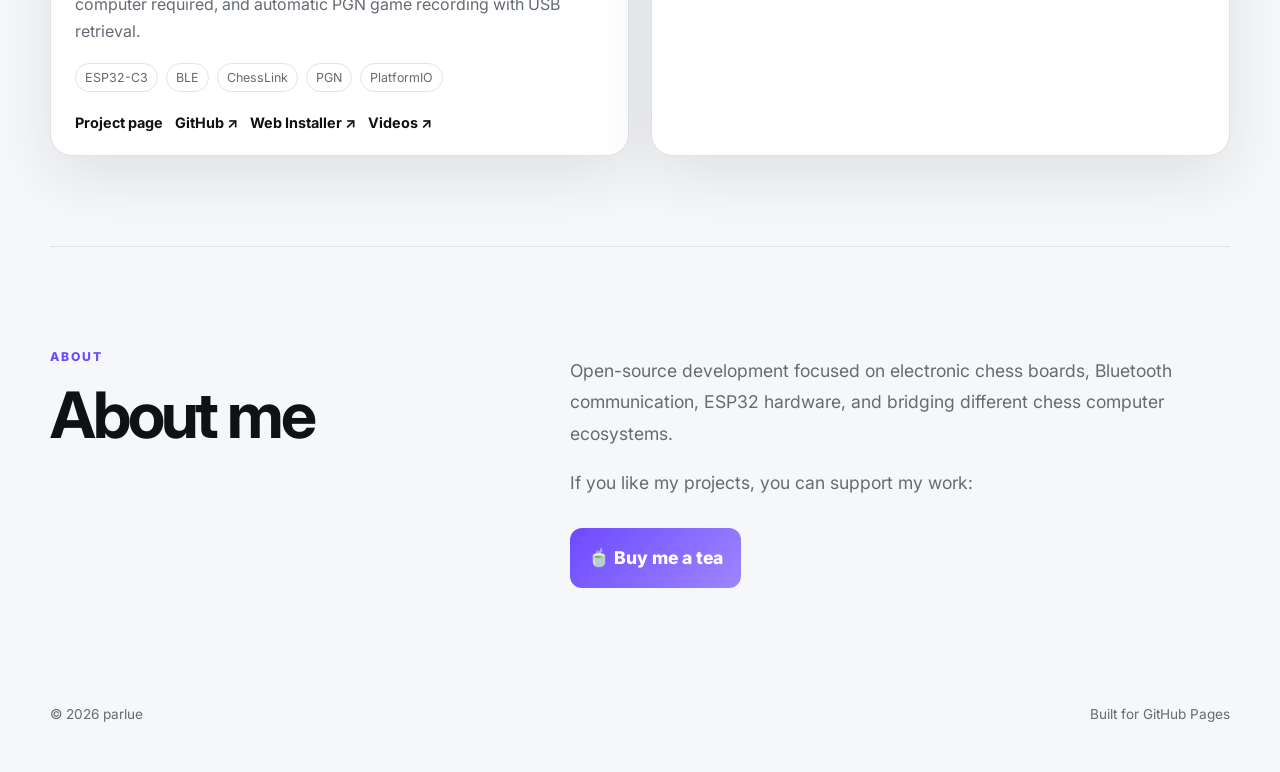
==== commit e1406e94: "Add Beat Chessbots project page and project card Co-Authored-By: Claude Sonnet 5.5 <noreply@anthropi" ====
--- a/index.html
+++ b/index.html
@@ -118,6 +118,33 @@
           </div>
         </article>
 
+        <article class="project-card featured">
+          <div class="media" style="background:#030305">
+            <img src="assets/beatchessbots/feature.png" alt="Beat Chessbots: play chess against 215 bots">
+            <span class="badge">New</span>
+          </div>
+          <div class="project-content">
+            <div class="project-topline">
+              <h3>Beat Chessbots</h3>
+              <span>03</span>
+            </div>
+            <p>
+              Android chess app for one thing: playing against a chess
+              engine, on the screen or on an electronic chessboard. An adaptive
+              game, 215 bots with pictures from 43 strength levels and 5 styles,
+              a rematch with the other colour, Stockfish analysis and a
+              queen that shows how the game stands. In development.
+            </p>
+            <div class="tags">
+              <span>Android</span><span>Kotlin</span><span>Chess engine</span><span>E-boards</span><span>Bots</span>
+            </div>
+            <div class="project-links">
+              <a href="beatchessbots/">Project page</a>
+              <a href="https://discord.gg/AdZukFtBf" target="_blank" rel="noreferrer">Discord ↗</a>
+            </div>
+          </div>
+        </article>
+
         <article class="project-card">
           <div class="media">
             <img src="assets/echessgw.jpg" alt="eChessGw gateway module">
@@ -125,7 +152,7 @@
           <div class="project-content">
             <div class="project-topline">
               <h3>eChessGw</h3>
-              <span>03</span>
+              <span>04</span>
             </div>
             <p>
               Open-source BLE gateway for chess computer modules with
@@ -154,7 +181,7 @@
           <div class="project-content">
             <div class="project-topline">
               <h3>CynusLink</h3>
-              <span>04</span>
+              <span>05</span>
             </div>
             <p>
               Bluetooth LE gateway for the Manya Cynus chess robot.
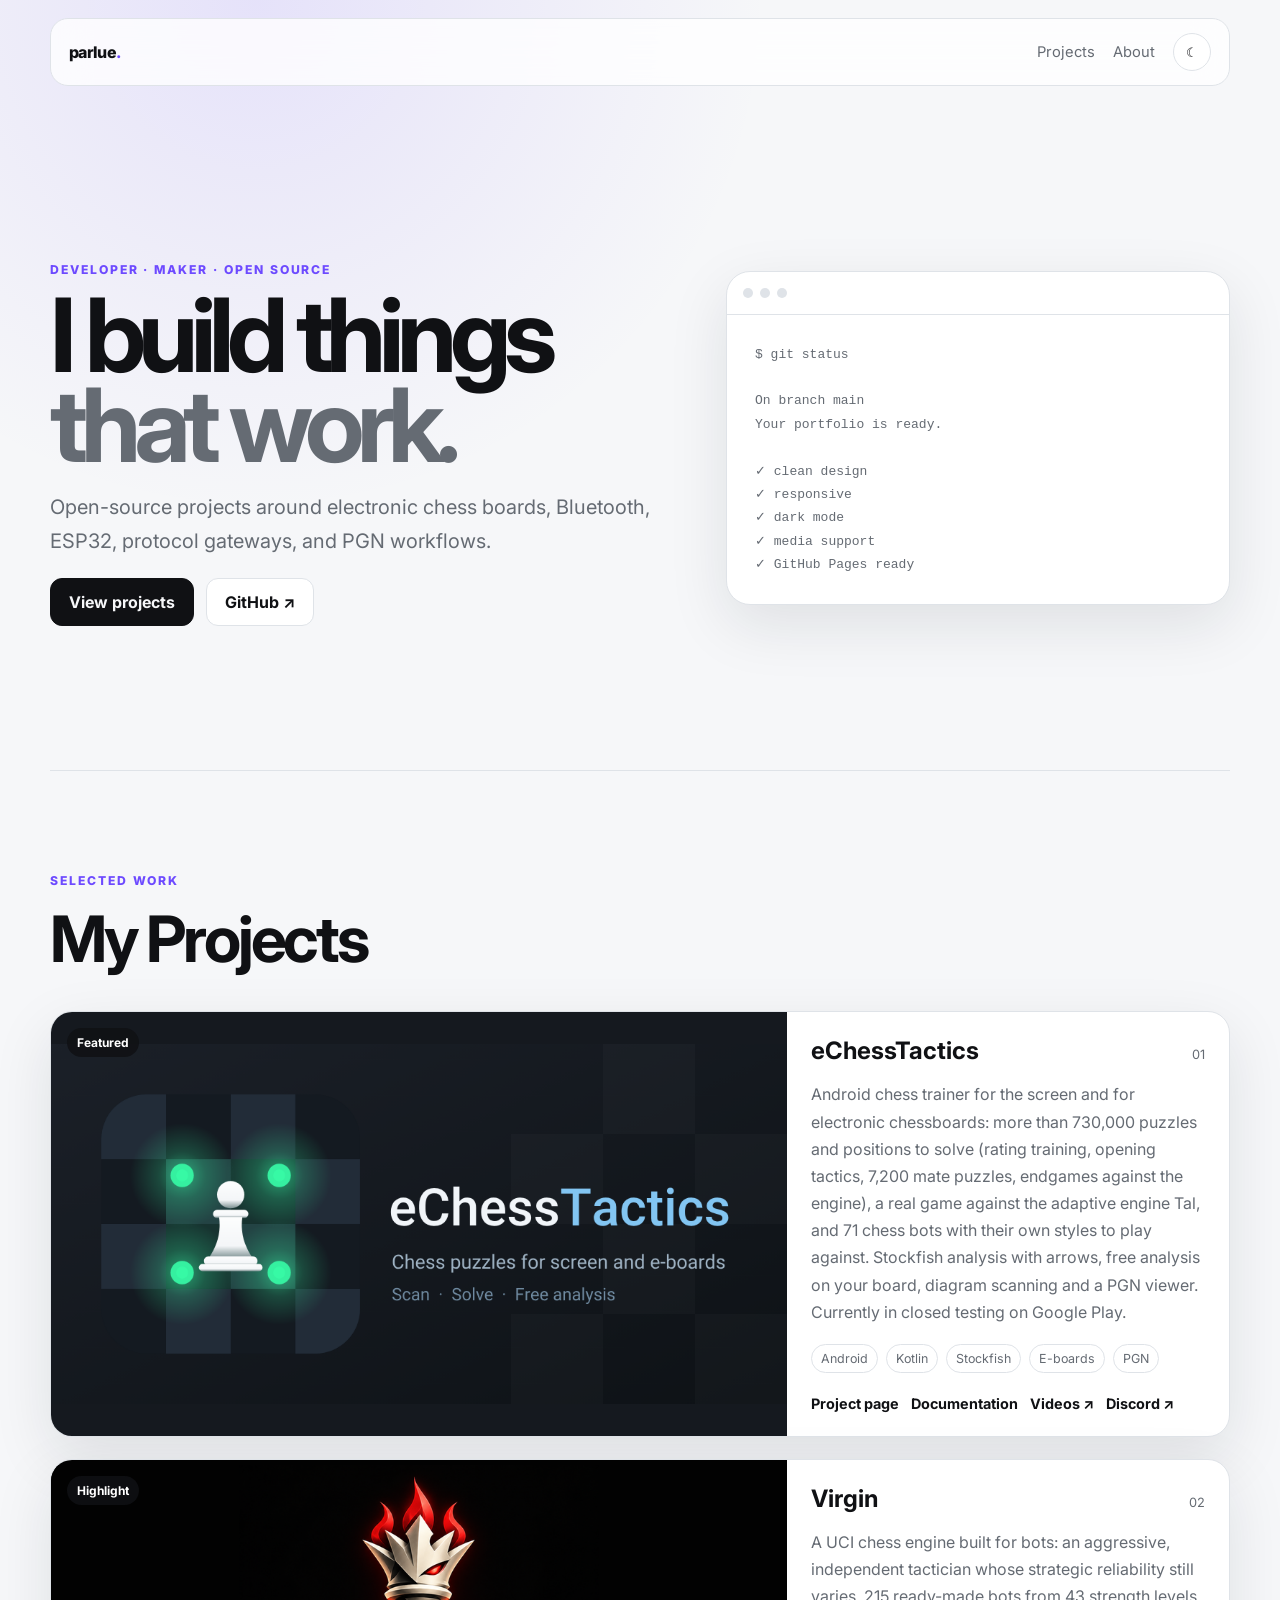
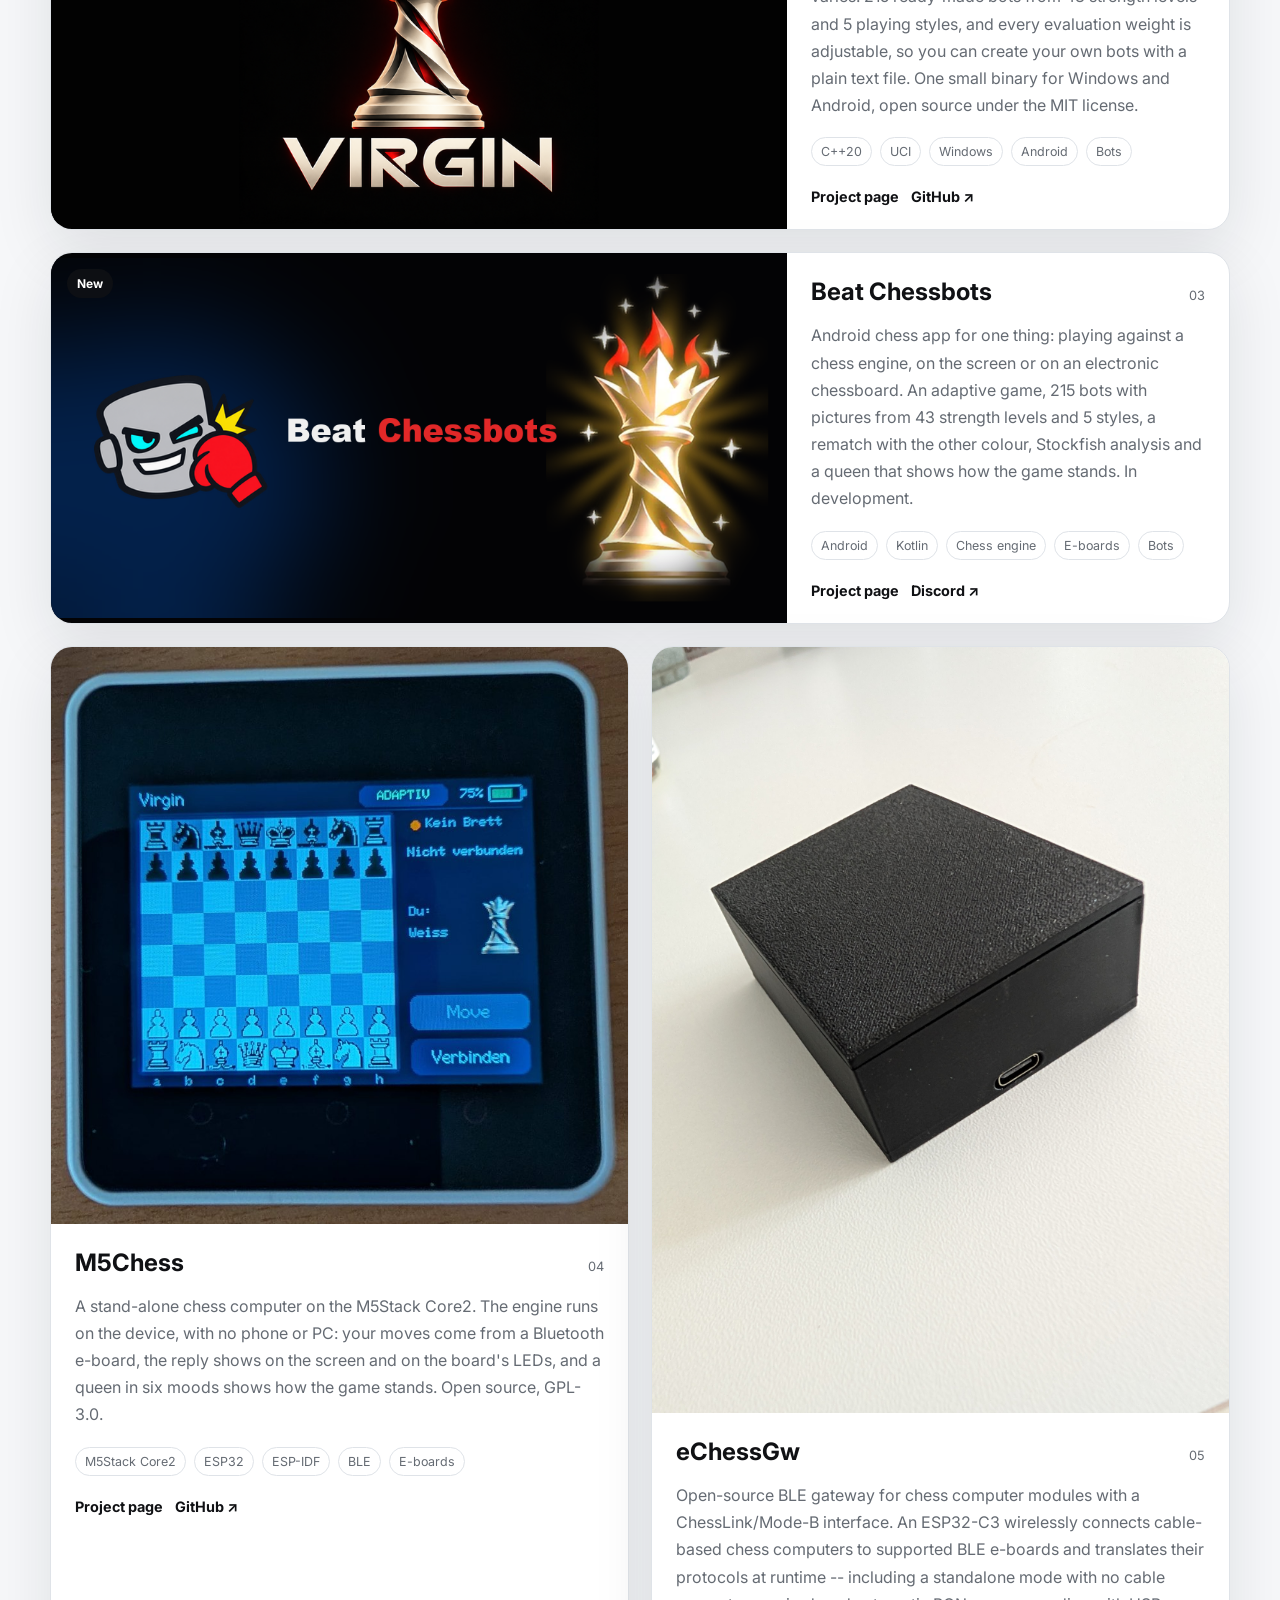
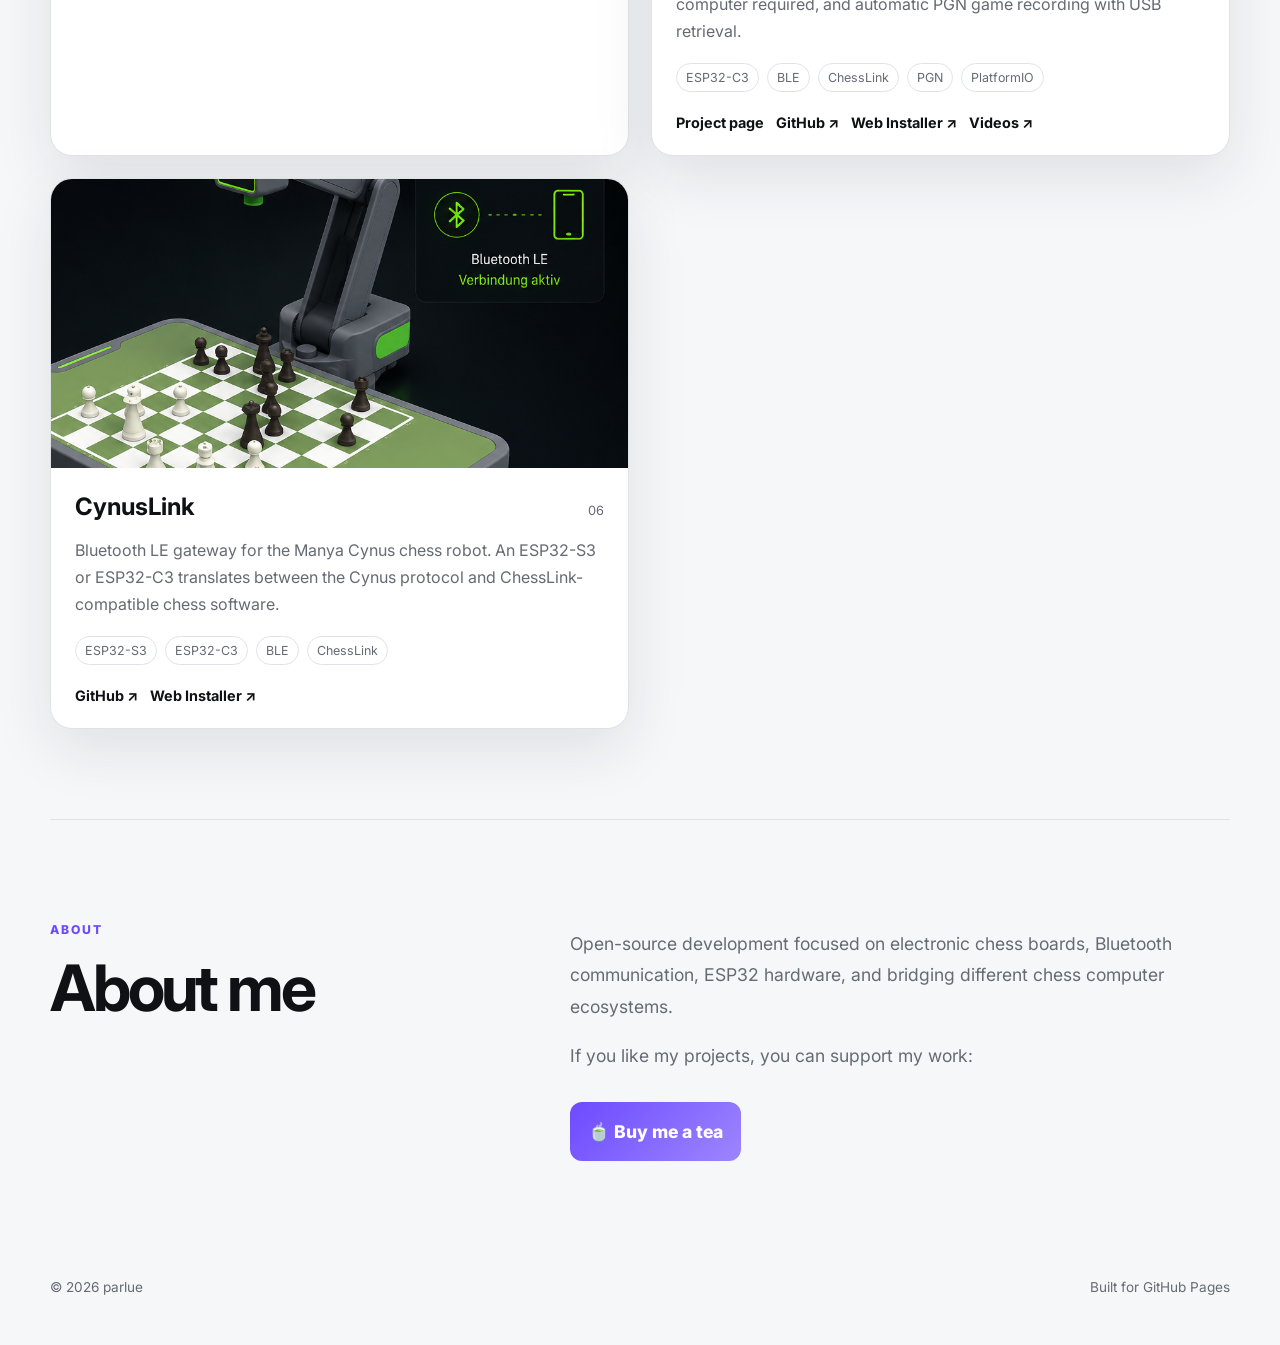
==== commit 44ad6656: "Add M5Chess project page and project card Co-Authored-By: Claude Sonnet 5.5 <noreply@anthropic.com>" ====
--- a/index.html
+++ b/index.html
@@ -147,12 +147,38 @@
 
         <article class="project-card">
           <div class="media">
+            <img src="assets/m5chess/core2-photo.jpg" alt="M5Chess running on an M5Stack Core2">
+          </div>
+          <div class="project-content">
+            <div class="project-topline">
+              <h3>M5Chess</h3>
+              <span>04</span>
+            </div>
+            <p>
+              A stand-alone chess computer on the M5Stack Core2. The engine
+              runs on the device, with no phone or PC: your moves come from a
+              Bluetooth e-board, the reply shows on the screen and on the
+              board's LEDs, and a queen in six moods shows how the game stands.
+              Open source, GPL-3.0.
+            </p>
+            <div class="tags">
+              <span>M5Stack Core2</span><span>ESP32</span><span>ESP-IDF</span><span>BLE</span><span>E-boards</span>
+            </div>
+            <div class="project-links">
+              <a href="m5chess/">Project page</a>
+              <a href="https://github.com/parlue/M5Chess" target="_blank" rel="noreferrer">GitHub ↗</a>
+            </div>
+          </div>
+        </article>
+
+        <article class="project-card">
+          <div class="media">
             <img src="assets/echessgw.jpg" alt="eChessGw gateway module">
           </div>
           <div class="project-content">
             <div class="project-topline">
               <h3>eChessGw</h3>
-              <span>04</span>
+              <span>05</span>
             </div>
             <p>
               Open-source BLE gateway for chess computer modules with
@@ -181,7 +207,7 @@
           <div class="project-content">
             <div class="project-topline">
               <h3>CynusLink</h3>
-              <span>05</span>
+              <span>06</span>
             </div>
             <p>
               Bluetooth LE gateway for the Manya Cynus chess robot.
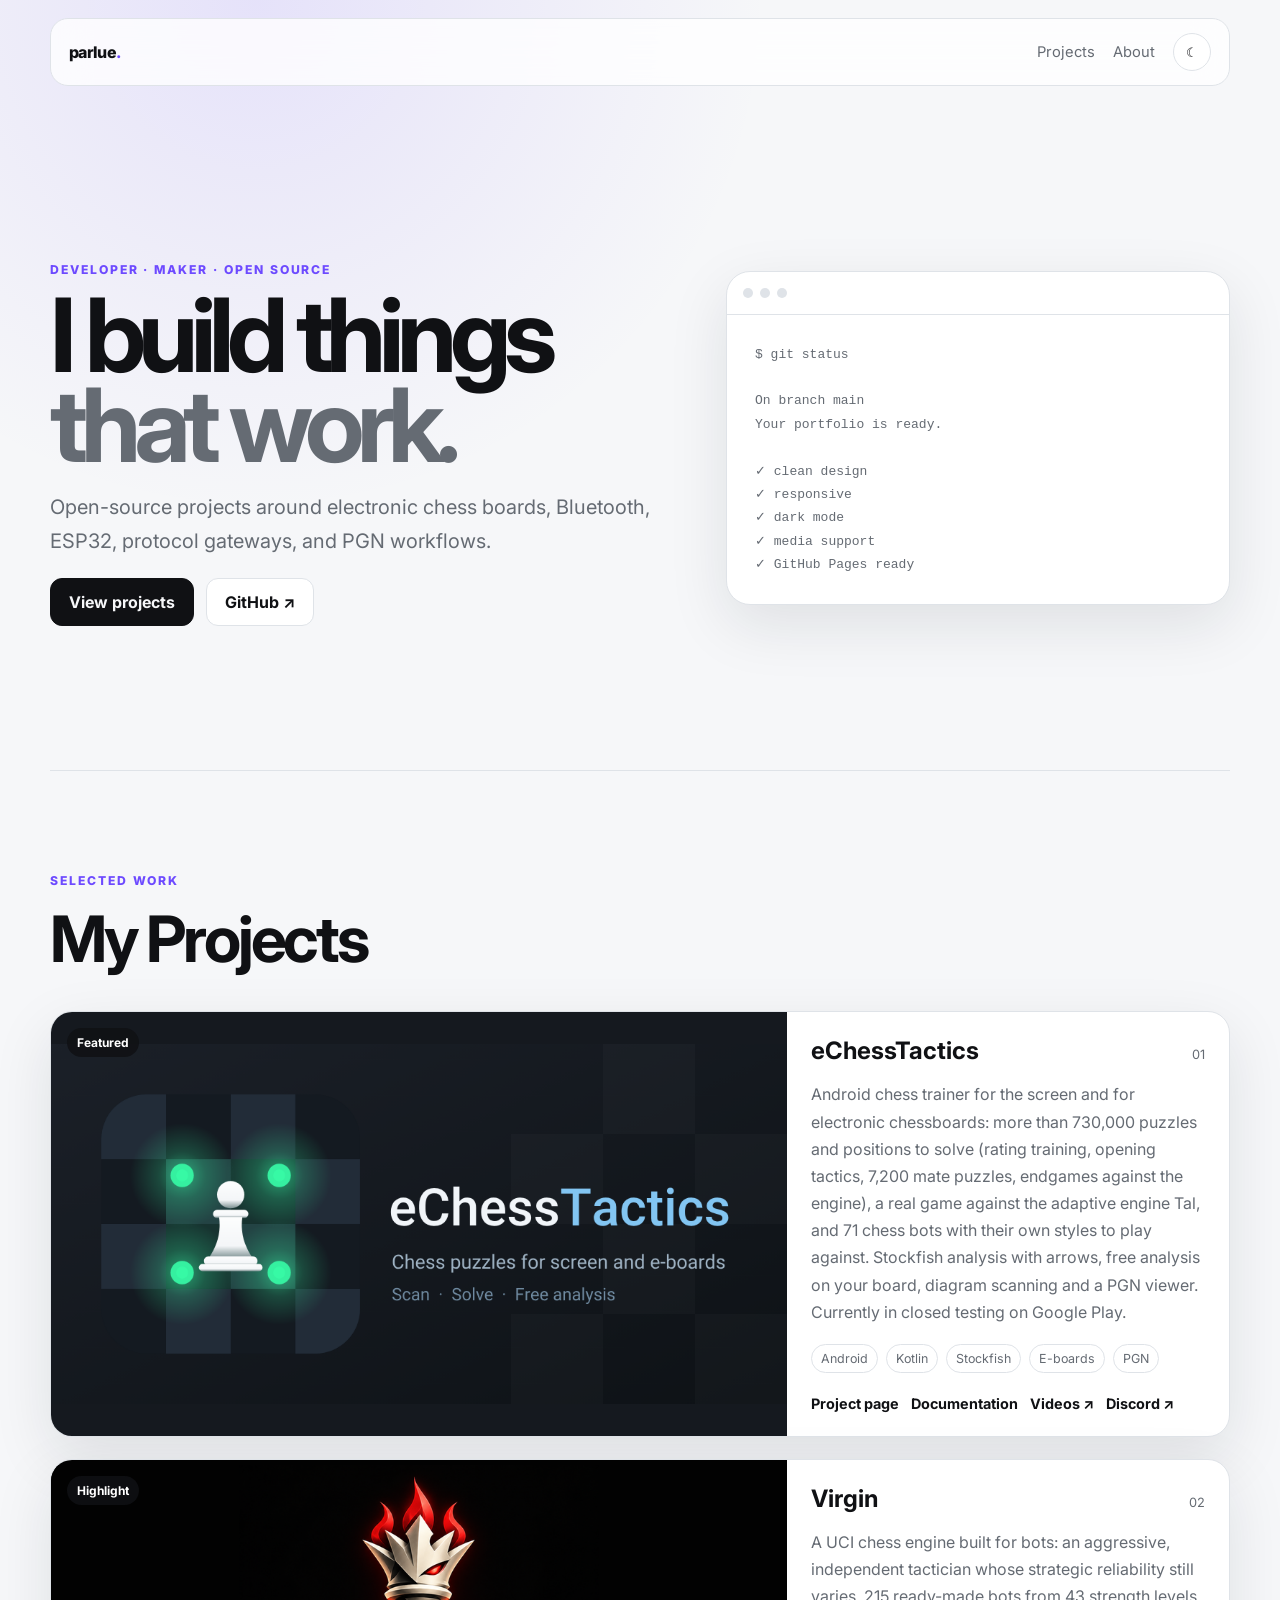
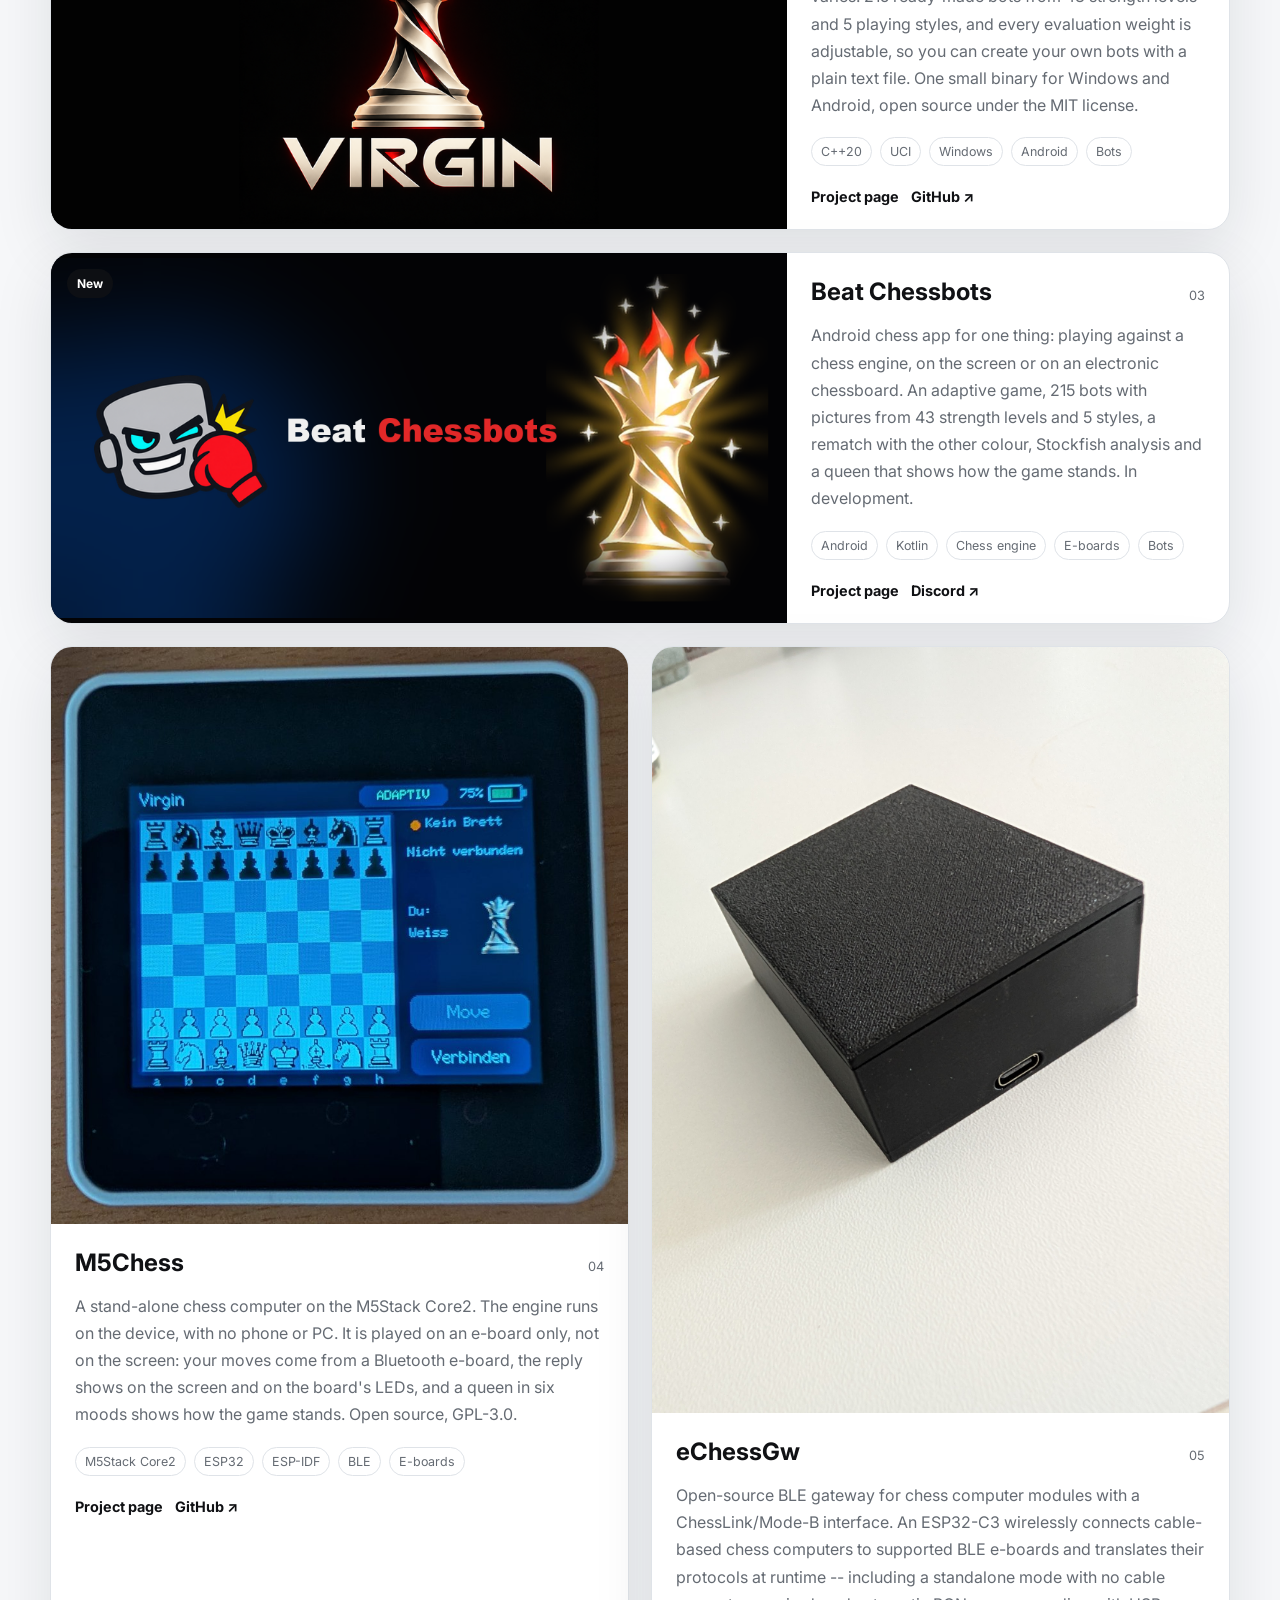
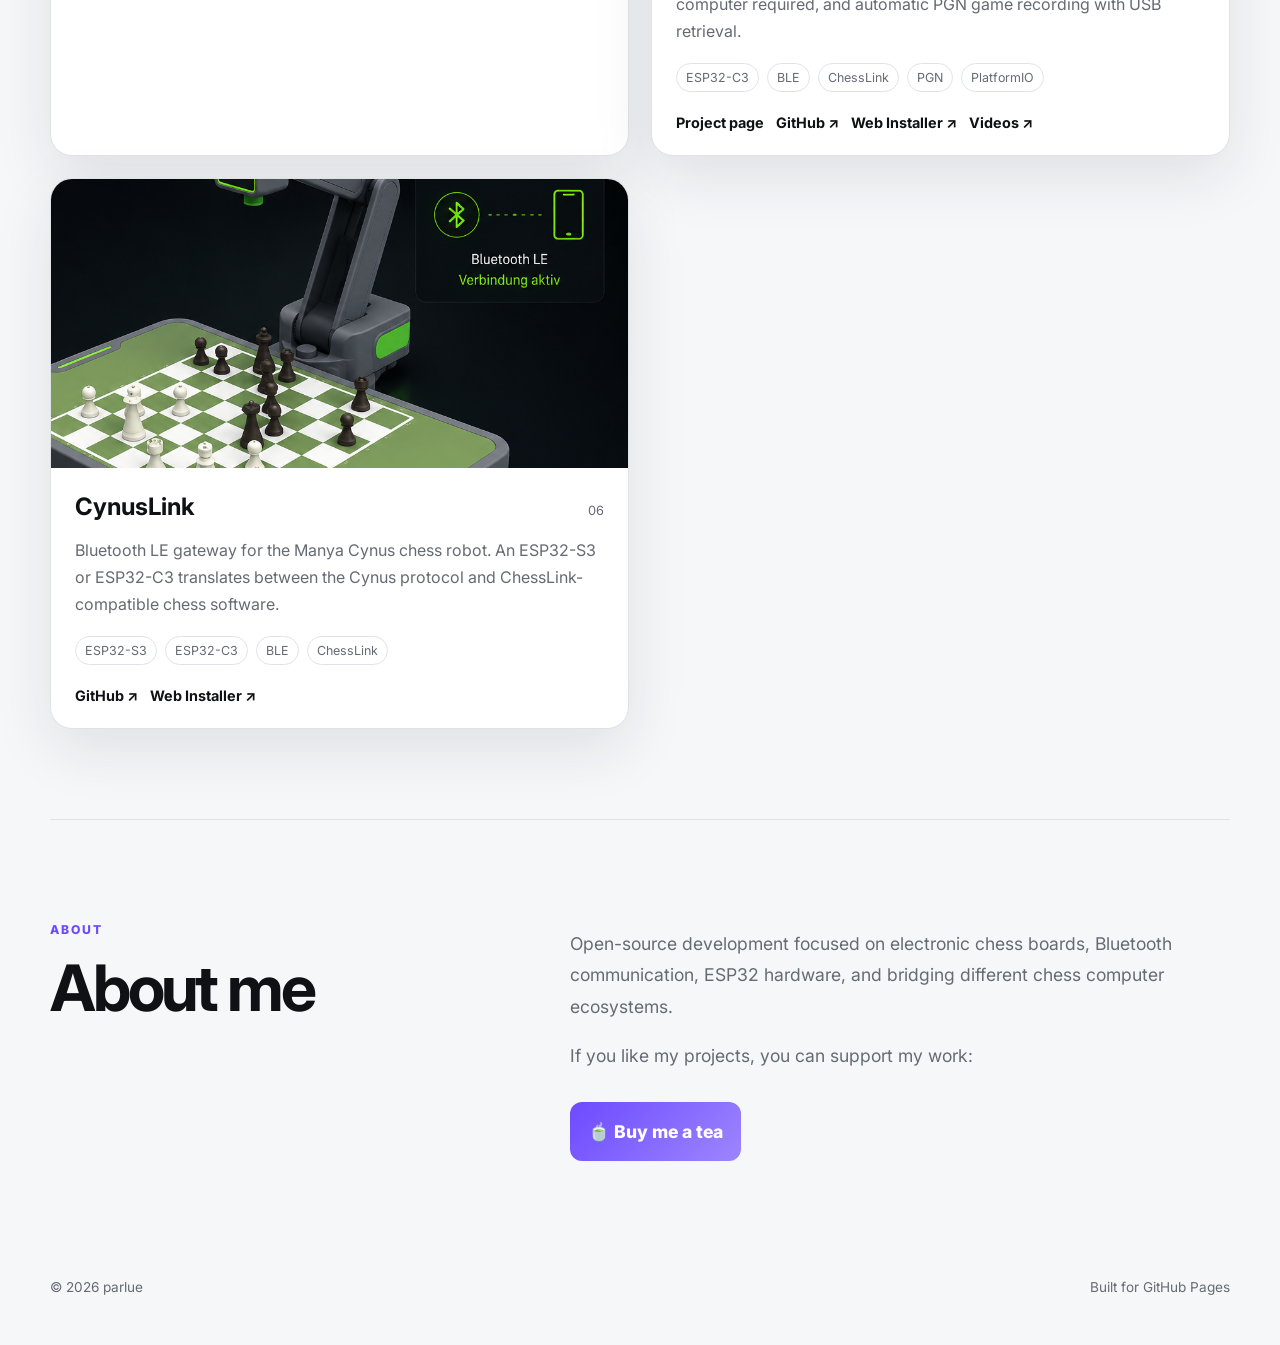
==== commit 15d77dc3: "M5Chess: state clearly that it is played on e-boards only, not on the screen Co-Authored-By: Claude " ====
--- a/index.html
+++ b/index.html
@@ -156,8 +156,8 @@
             </div>
             <p>
               A stand-alone chess computer on the M5Stack Core2. The engine
-              runs on the device, with no phone or PC: your moves come from a
-              Bluetooth e-board, the reply shows on the screen and on the
+              runs on the device, with no phone or PC. It is played on an
+              e-board only, not on the screen: your moves come from a Bluetooth e-board, the reply shows on the screen and on the
               board's LEDs, and a queen in six moods shows how the game stands.
               Open source, GPL-3.0.
             </p>
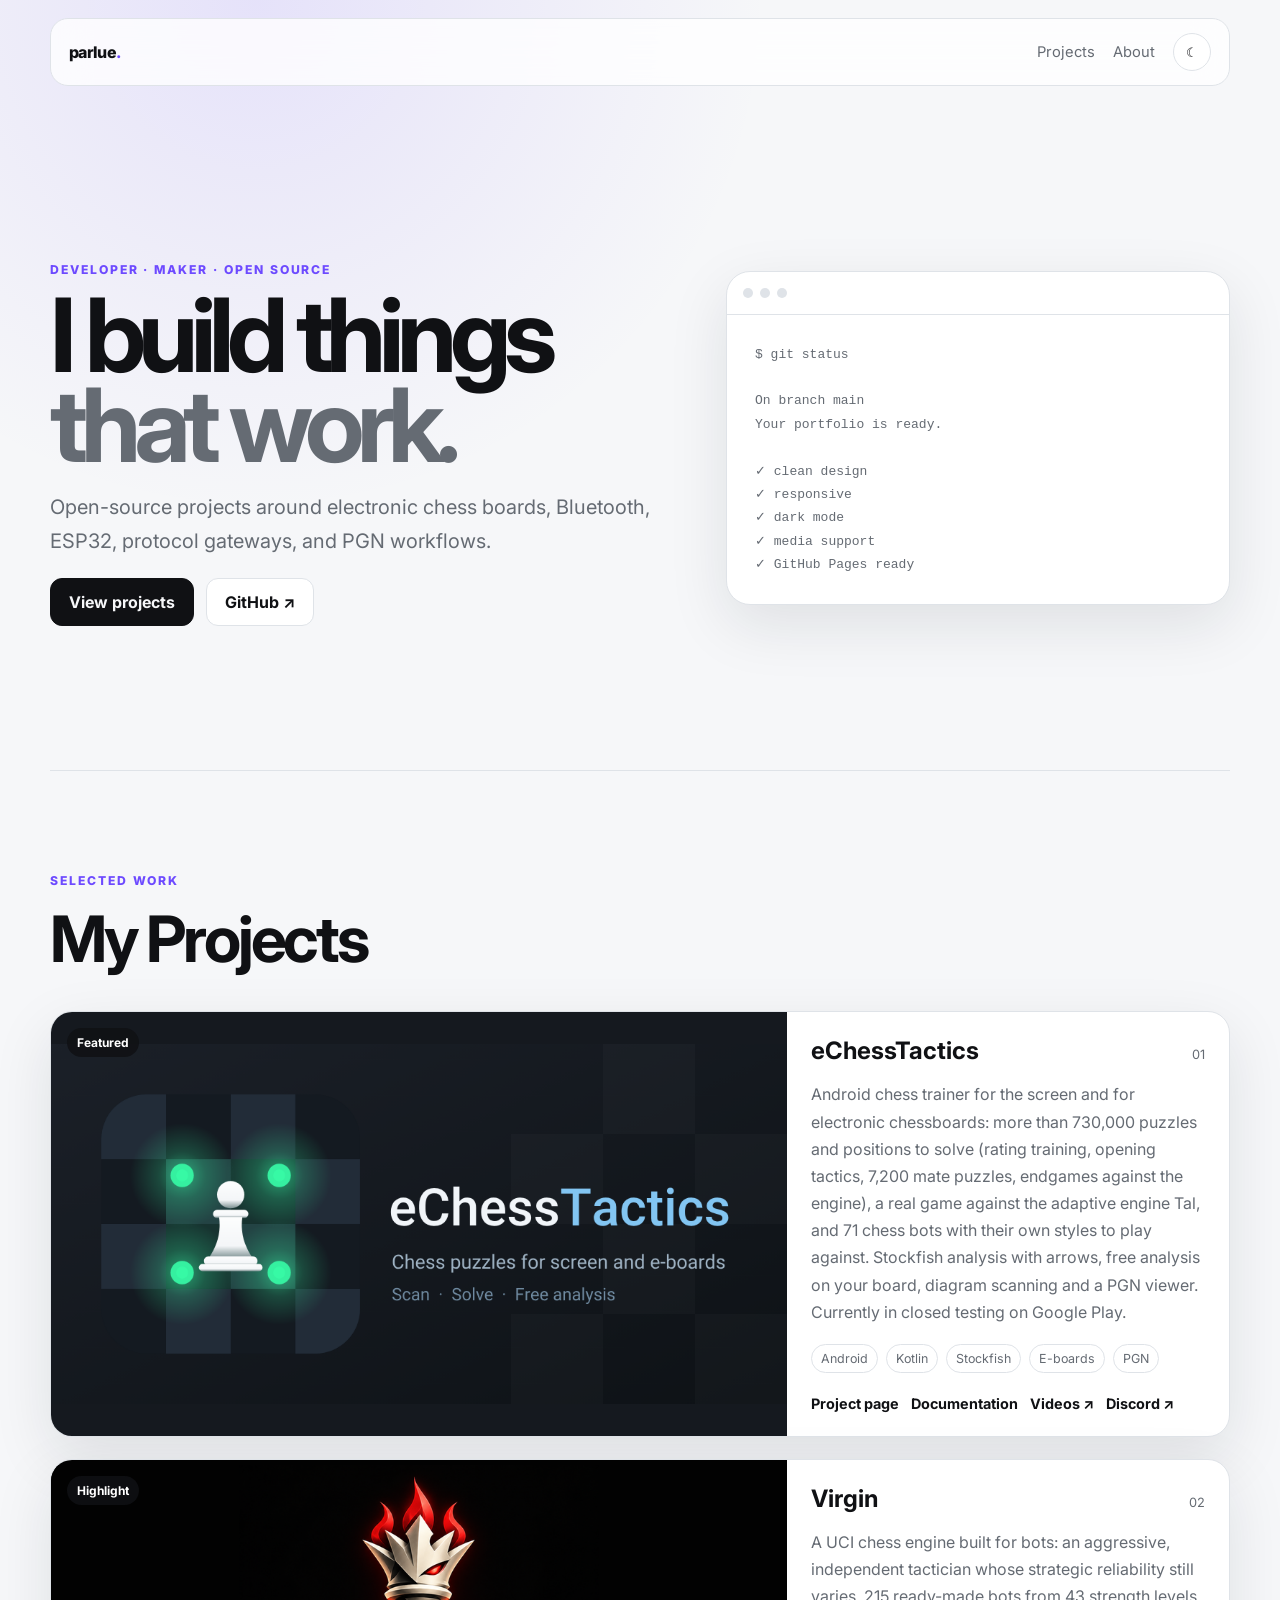
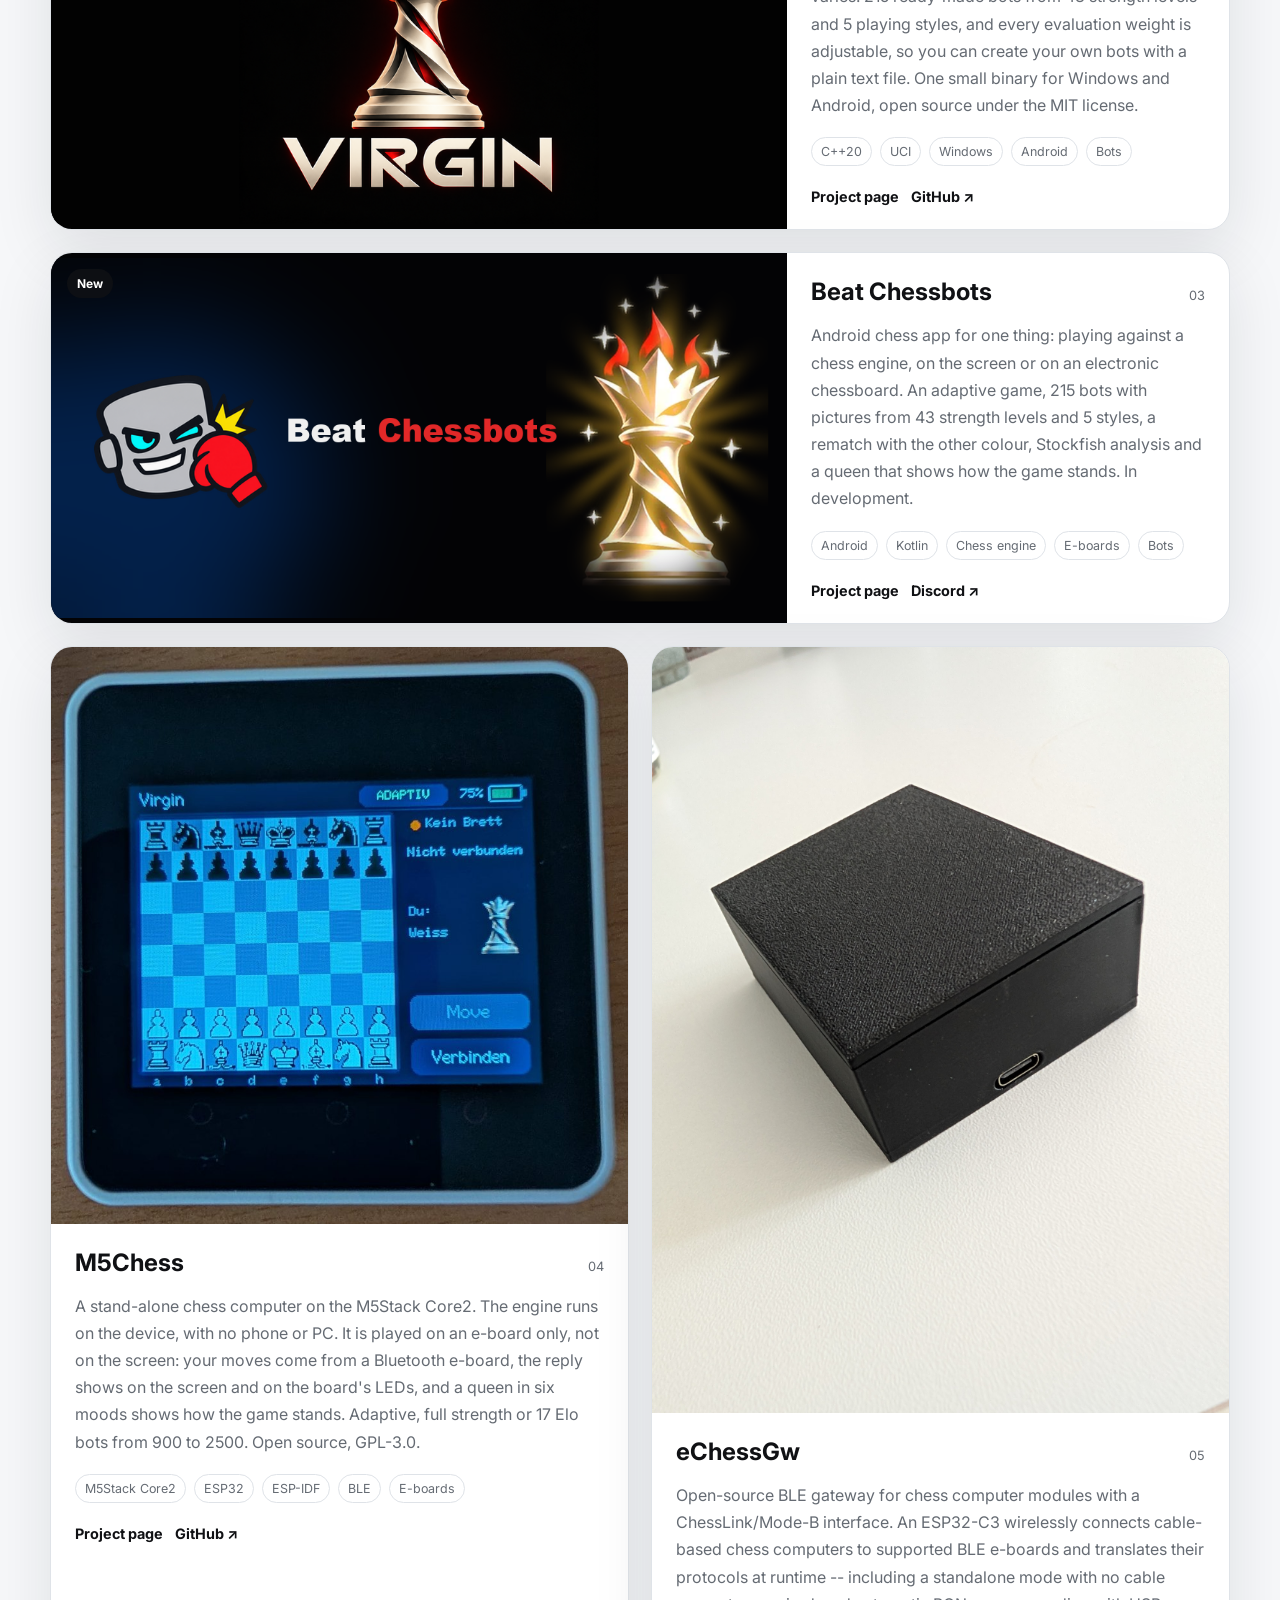
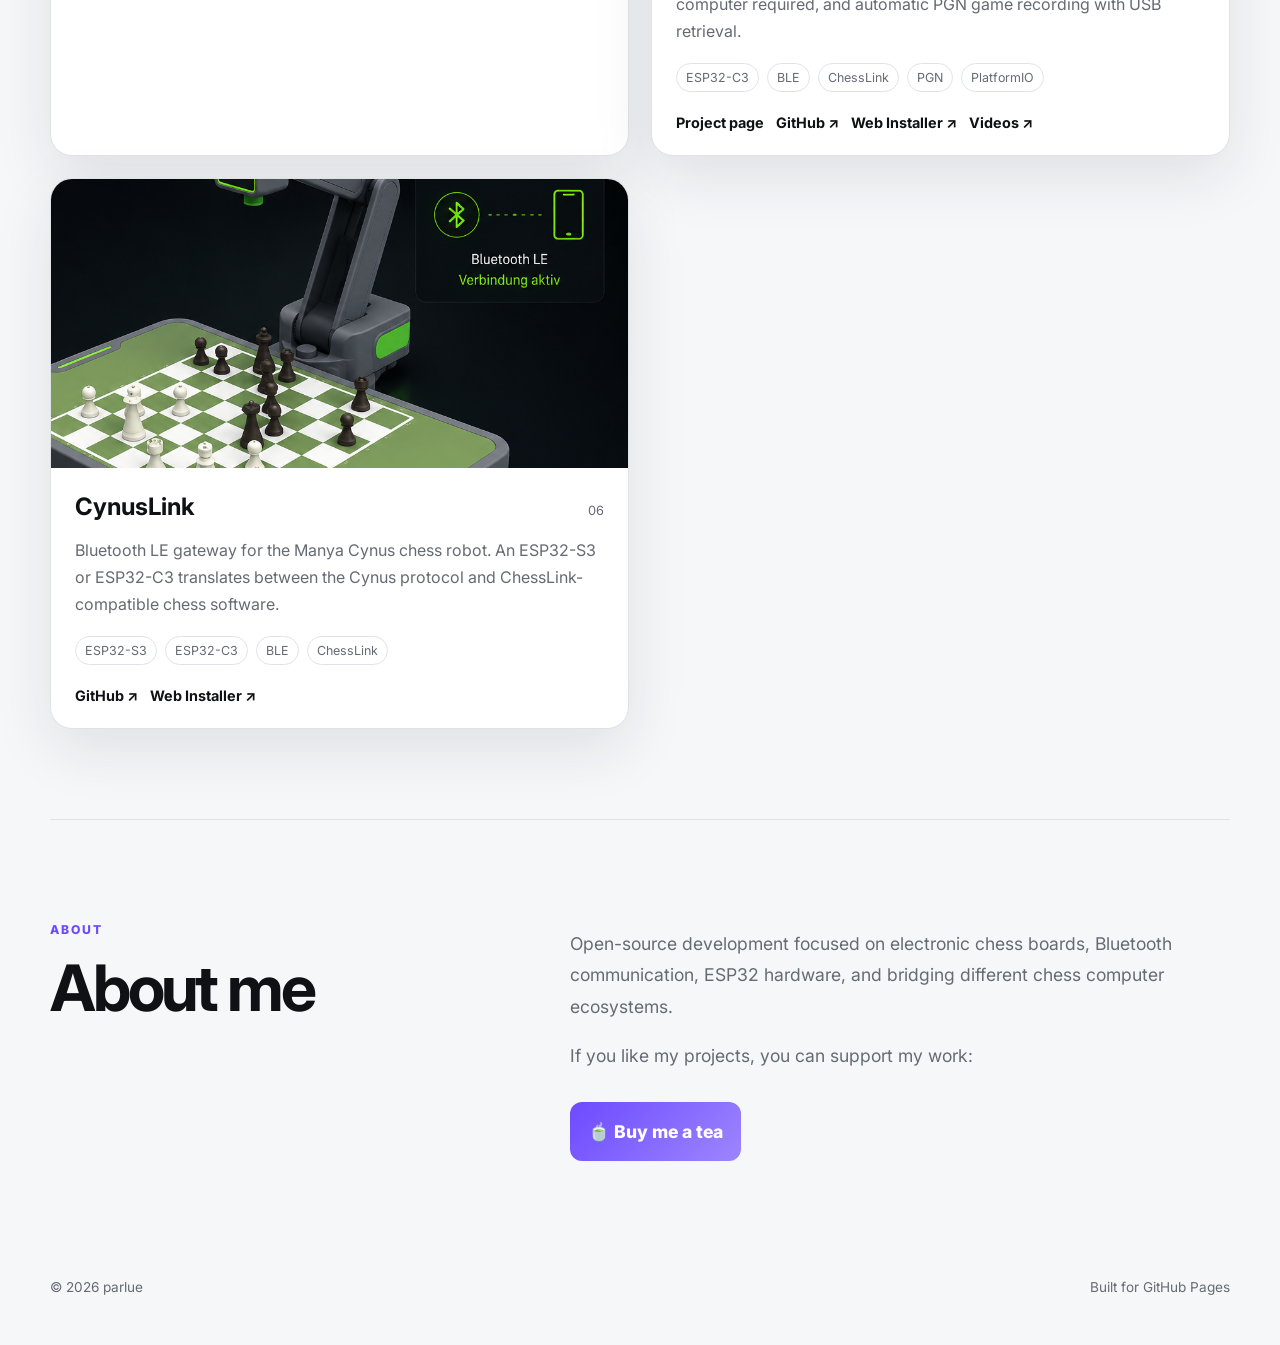
==== commit ee685247: "M5Chess page: Elo bots, A/B/C keys, full strength; Certabo/Spectrum BLE note Co-Authored-By: Claude " ====
--- a/index.html
+++ b/index.html
@@ -159,6 +159,7 @@
               runs on the device, with no phone or PC. It is played on an
               e-board only, not on the screen: your moves come from a Bluetooth e-board, the reply shows on the screen and on the
               board's LEDs, and a queen in six moods shows how the game stands.
+              Adaptive, full strength or 17 Elo bots from 900 to 2500.
               Open source, GPL-3.0.
             </p>
             <div class="tags">
